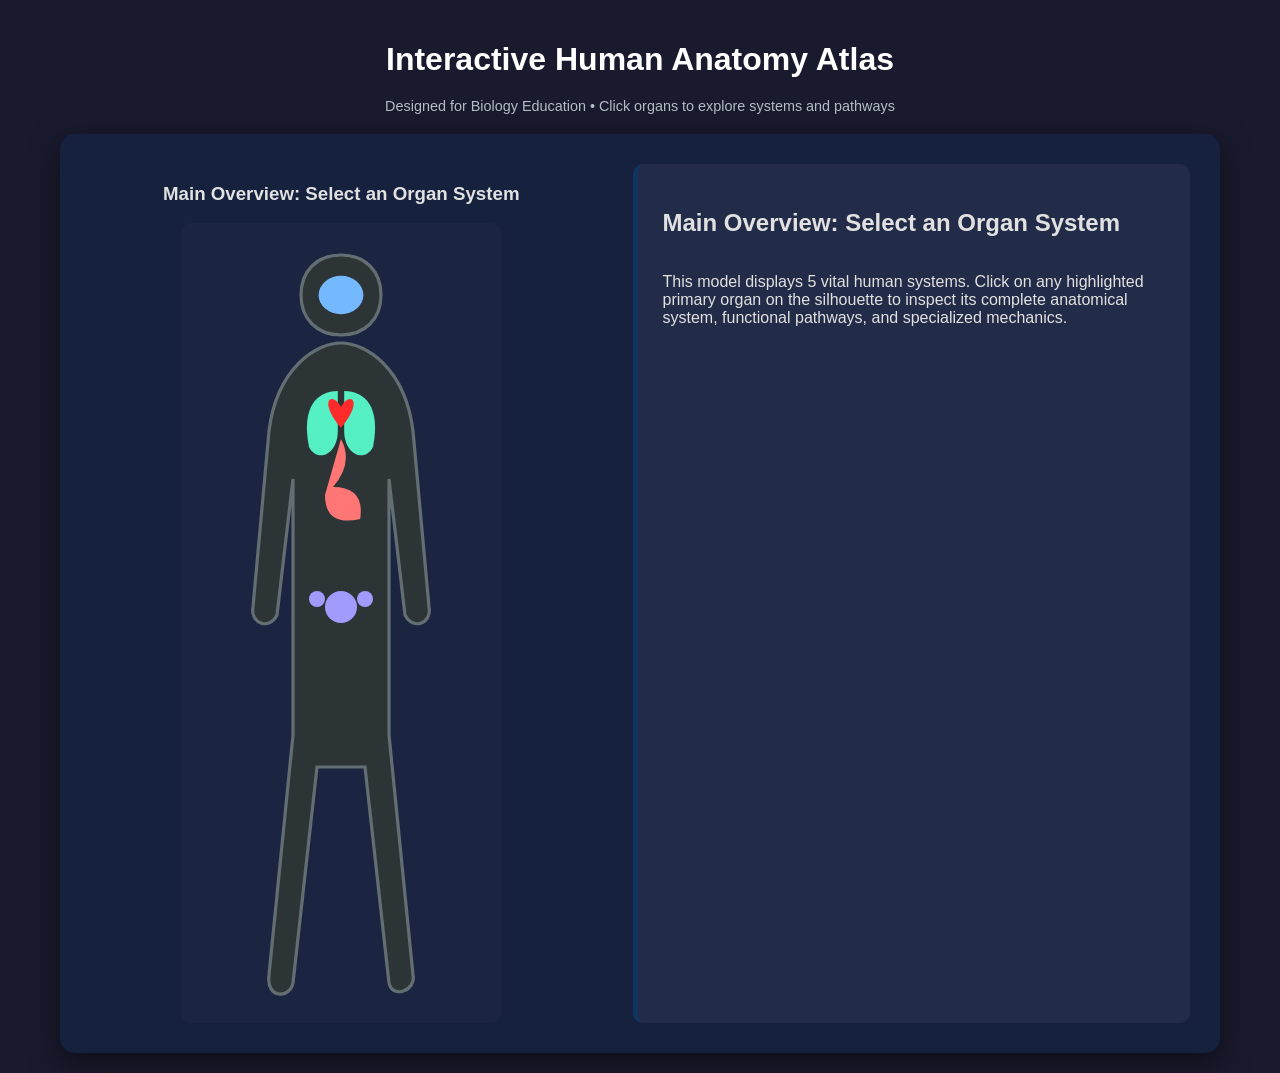
==== index.html @ 9bcc4a0a "Borrador" ====
<!DOCTYPE html>
<html lang="en">
<head>
    <meta charset="UTF-8">
    <meta name="viewport" content="width=device-width, initial-scale=1.0">
    <title>Interactive Human Anatomy Atlas</title>
    <link rel="stylesheet" href="estilos.css">
</head>
<body>

    <h1>Interactive Human Anatomy Atlas</h1>
    <p class="subtitle">Designed for Biology Education • Click organs to explore systems and pathways</p>

    <div class="container">
        <!-- LEFT PANEL: Interactive Anatomy Graphics -->
        <div class="view-box">
            <button id="btnBack" class="btn-back hidden">← Back to Full Body</button>
            <h3 id="viewTitle">Main Overview: Select an Organ</h3>
            
            <svg viewBox="0 0 200 500" id="anatomySvg">
                <!-- Base Human Silhouette -->
                <path class="body-silhouette" d="M100,20 C115,20 125,30 125,45 C125,60 115,70 100,70 C85,70 75,60 75,45 C75,30 85,20 100,20 Z M100,75 C115,75 140,90 145,130 L155,240 C157,250 145,255 140,245 L130,160 L130,320 L145,470 C147,480 132,485 130,475 L115,340 L100,340 L85,340 L70,475 C68,485 53,485 55,470 L70,320 L70,160 L60,245 C55,255 43,250 45,240 L55,130 C60,90 85,75 100,75 Z"/>
                
                <!-- Dynamic system elements are loaded here by script.js -->
                <g id="dynamicContent"></g>
            </svg>
        </div>

        <!-- RIGHT PANEL: Scientific Information -->
        <div class="info-box" id="infoPanel">
            <h2 id="infoTitle">Welcome to the Anatomy Guide</h2>
            <p id="infoMeta" class="info-meta"></p>
            <div id="infoContent">
                <p>Click on any primary organ highlighted on the silhouette to inspect its complete anatomical system, functional pathways, and specialized mechanics.</p>
            </div>
        </div>
    </div>

    <script src="js/app.js"></script>
</body>
</html>
---- estilos.css ----
:root {
    --bg-color: #1a1a2e;
    --card-bg: #16213e;
    --accent-blue: #0f3460;
    --text-light: #e1e1e1;
    --digestive: #ff7675;
    --nervous: #74b9ff;
    --respiratory: #55efc4;
    --circulatory: #ff2a2a;
    --reproductive: #a29bfe;
}

/* Añade esto al final de tu archivo style.css para darle un efecto de respiración visual a los pulmones */
[data-id="lungs"]:hover {
    fill: #81ecec !important;
    filter: drop-shadow(0px 0px 8px var(--respiratory));
    cursor: pointer;
}

[data-id="trachea"]:hover {
    fill: #55efc4 !important;
    cursor: pointer;
}


body {
    font-family: 'Segoe UI', Tahoma, Geneva, Verdana, sans-serif;
    background-color: var(--bg-color);
    color: var(--text-light);
    margin: 0;
    padding: 20px;
    display: flex;
    flex-direction: column;
    align-items: center;
}

h1 {
    margin-bottom: 5px;
    color: #fff;
}

.subtitle {
    color: #b2bec3;
    margin-bottom: 20px;
    font-size: 0.9em;
}

.container {
    display: flex;
    gap: 40px;
    max-width: 1100px;
    width: 100%;
    background: var(--card-bg);
    padding: 30px;
    border-radius: 15px;
    box-shadow: 0 10px 30px rgba(0,0,0,0.5);
}

.view-box {
    flex: 1;
    display: flex;
    flex-direction: column;
    align-items: center;
    position: relative;
}

.info-box {
    flex: 1;
    background: rgba(255, 255, 255, 0.05);
    padding: 25px;
    border-radius: 10px;
    border-left: 5px solid var(--accent-blue);
    display: flex;
    flex-direction: column;
    justify-content: flex-start;
    min-height: 450px;
}

.info-meta {
    font-style: italic;
    color: #b2bec3;
    margin-top: 0;
}

.btn-back {
    background: var(--accent-blue);
    color: white;
    border: none;
    padding: 10px 20px;
    border-radius: 5px;
    cursor: pointer;
    font-weight: bold;
    margin-bottom: 20px;
    align-self: flex-start;
    transition: 0.3s;
}

.btn-back:hover {
    background: #11468f;
}

/* SVG Base Settings */
svg {
    width: 100%;
    max-width: 320px;
    height: auto;
    background: rgba(255,255,255,0.02);
    border-radius: 10px;
}

.body-silhouette {
    fill: #2d3436;
    stroke: #636e72;
    stroke-width: 2;
}

/* Interactive Anatomy Objects */
.clickable-organ {
    cursor: pointer;
    transition: transform 0.2s, filter 0.2s;
}

.clickable-organ:hover {
    filter: brightness(1.4);
    transform: scale(1.05);
    transform-origin: center;
}

/* Animated Chemical / Fluid Paths */
.system-path {
    fill: none;
    stroke-width: 4;
    opacity: 0.7;
    stroke-dasharray: 8 4;
    animation: flow 2s linear infinite;
}

@keyframes flow {
    to { stroke-dashoffset: -20; }
}

.hidden {
    display: none !important;
}

.info-image {
    width: 100%;
    max-height: 220px;
    object-fit: contain;
    border-radius: 5px;
    margin-top: 15px;
    background: #fff;
    padding: 5px;
}

.source-link {
    color: var(--nervous);
    text-decoration: none;
    font-size: 0.85em;
    margin-top: 12px;
    display: inline-block;
}

.source-link:hover {
    text-decoration: underline;
}

/* Feedback visual para las líneas de recorrido */
.clickable-path:hover {
    stroke-width: 6px !important;
    filter: brightness(1.5) drop-shadow(0px 0px 4px rgba(255,255,255,0.8));
    opacity: 1 !important;
}
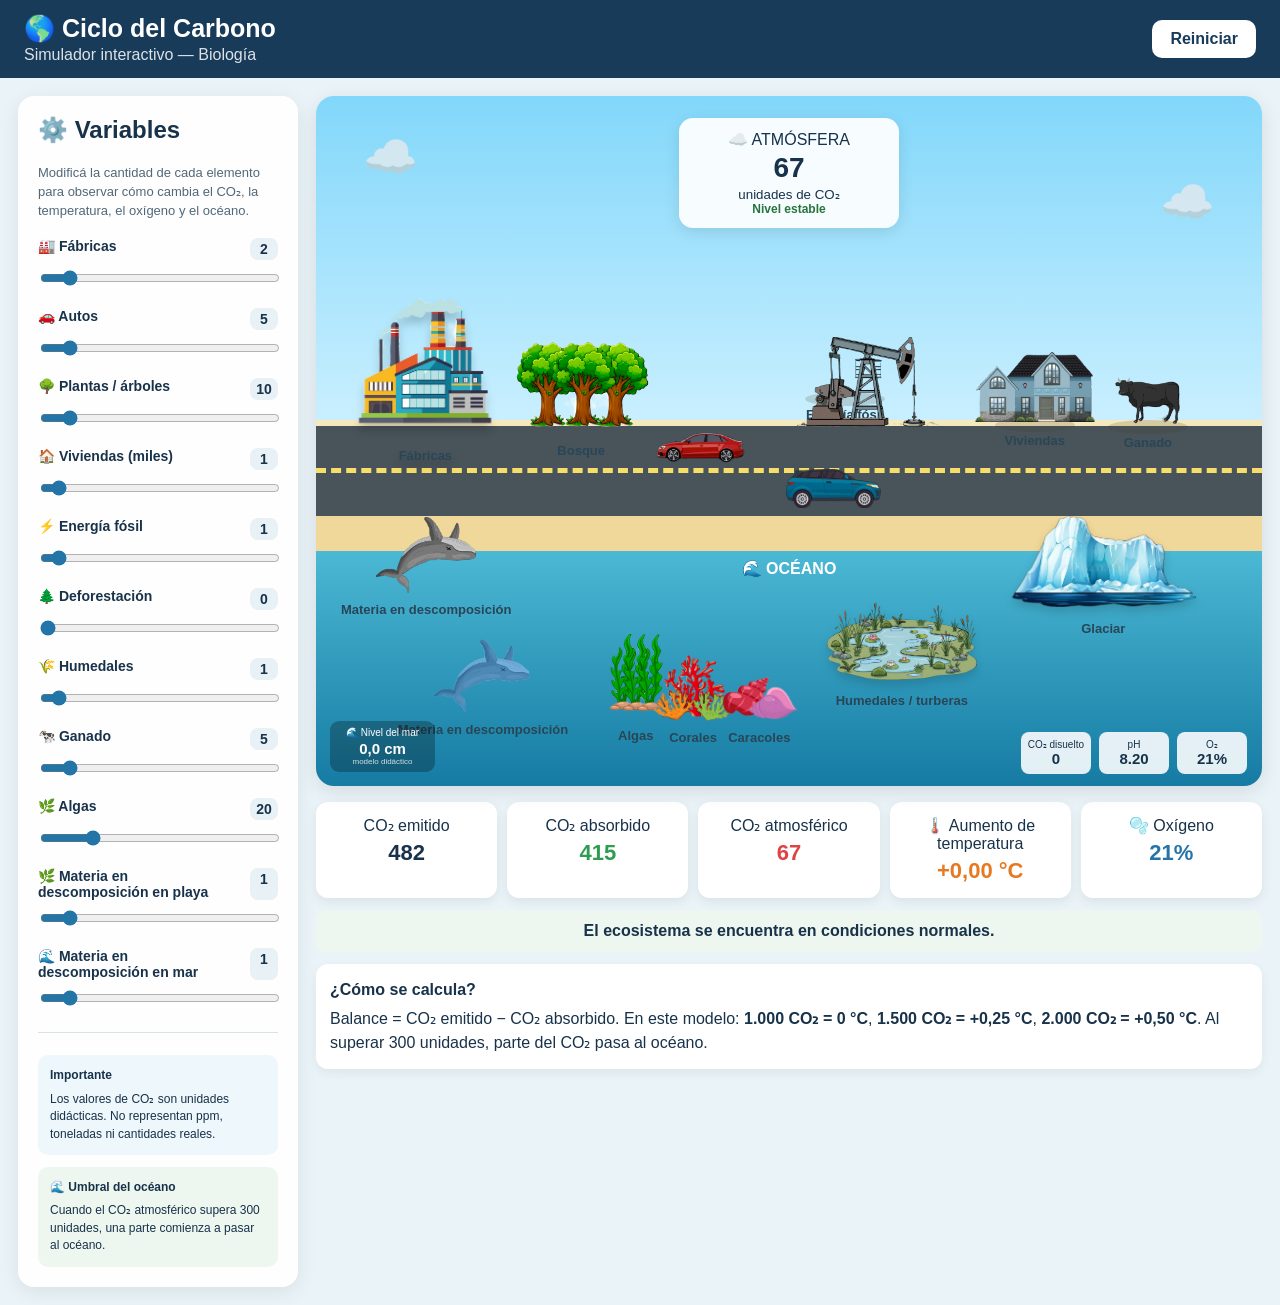
==== commit 6b131b02: "Mejoras en lo visual" ====
--- a/index.html
+++ b/index.html
@@ -1,41 +1,539 @@
 <!DOCTYPE html>
-<html lang="en">
+<html lang="es">
 <head>
-    <meta charset="UTF-8">
-    <meta name="viewport" content="width=device-width, initial-scale=1.0">
-    <title>Interactive Human Anatomy Atlas</title>
-    <link rel="stylesheet" href="estilos.css">
+  <meta charset="UTF-8">
+  <meta name="viewport" content="width=device-width, initial-scale=1.0">
+  <title>Simulador del Ciclo del Carbono</title>
+  <link rel="stylesheet" href="./styles.css">
 </head>
+
 <body>
 
-    <h1>Interactive Human Anatomy Atlas</h1>
-    <p class="subtitle">Designed for Biology Education • Click organs to explore systems and pathways</p>
-
-    <div class="container">
-        <!-- LEFT PANEL: Interactive Anatomy Graphics -->
-        <div class="view-box">
-            <button id="btnBack" class="btn-back hidden">← Back to Full Body</button>
-            <h3 id="viewTitle">Main Overview: Select an Organ</h3>
-            
-            <svg viewBox="0 0 200 500" id="anatomySvg">
-                <!-- Base Human Silhouette -->
-                <path class="body-silhouette" d="M100,20 C115,20 125,30 125,45 C125,60 115,70 100,70 C85,70 75,60 75,45 C75,30 85,20 100,20 Z M100,75 C115,75 140,90 145,130 L155,240 C157,250 145,255 140,245 L130,160 L130,320 L145,470 C147,480 132,485 130,475 L115,340 L100,340 L85,340 L70,475 C68,485 53,485 55,470 L70,320 L70,160 L60,245 C55,255 43,250 45,240 L55,130 C60,90 85,75 100,75 Z"/>
-                
-                <!-- Dynamic system elements are loaded here by script.js -->
-                <g id="dynamicContent"></g>
-            </svg>
+<header class="topbar">
+  <div>
+    <h1>🌎 Ciclo del Carbono</h1>
+    <p>Simulador interactivo — Biología</p>
+  </div>
+
+  <button id="resetBtn" class="reset-btn">Reiniciar</button>
+</header>
+
+
+<main class="app">
+
+  <!-- =====================================================
+       PANEL DE VARIABLES
+       ===================================================== -->
+
+  <aside class="control-panel">
+
+    <h2>⚙️ Variables</h2>
+
+    <p class="small">
+      Modificá la cantidad de cada elemento para observar
+      cómo cambia el CO₂, la temperatura, el oxígeno y el océano.
+    </p>
+
+    <div class="control-group">
+      <label>
+        🏭 Fábricas
+        <span id="factoryCountValue">2</span>
+      </label>
+      <input id="factoryCount" type="range" min="0" max="20" value="2">
+    </div>
+
+    <div class="control-group">
+      <label>
+        🚗 Autos
+        <span id="carCountValue">5</span>
+      </label>
+      <input id="carCount" type="range" min="0" max="50" value="5">
+    </div>
+
+    <div class="control-group">
+      <label>
+        🌳 Plantas / árboles
+        <span id="treeCountValue">10</span>
+      </label>
+      <input id="treeCount" type="range" min="0" max="100" value="10">
+    </div>
+
+    <div class="control-group">
+      <label>
+        🏠 Viviendas (miles)
+        <span id="housingCountValue">1</span>
+      </label>
+      <input id="housingCount" type="range" min="0" max="20" value="1">
+    </div>
+
+    <div class="control-group">
+      <label>
+        ⚡ Energía fósil
+        <span id="energyCountValue">1</span>
+      </label>
+      <input id="energyCount" type="range" min="0" max="20" value="1">
+    </div>
+
+    <div class="control-group">
+      <label>
+        🌲 Deforestación
+        <span id="deforestationCountValue">0</span>
+      </label>
+      <input id="deforestationCount" type="range" min="0" max="20" value="0">
+    </div>
+
+    <div class="control-group">
+      <label>
+        🌾 Humedales
+        <span id="wetlandCountValue">1</span>
+      </label>
+      <input id="wetlandCount" type="range" min="0" max="20" value="1">
+    </div>
+
+    <div class="control-group">
+      <label>
+        🐄 Ganado
+        <span id="cattleCountValue">5</span>
+      </label>
+      <input id="cattleCount" type="range" min="0" max="50" value="5">
+    </div>
+
+    <div class="control-group">
+      <label>
+        🌿 Algas
+        <span id="algaeCountValue">20</span>
+      </label>
+      <input id="algaeCount" type="range" min="0" max="100" value="20">
+    </div>
+
+    <div class="control-group">
+      <label>
+        🌿 Materia en descomposición en playa
+        <span id="whaleBeachCountValue">1</span>
+      </label>
+      <input id="whaleBeachCount" type="range" min="0" max="10" value="1">
+    </div>
+
+    <div class="control-group">
+      <label>
+        🌊 Materia en descomposición en mar
+        <span id="whaleSeaCountValue">1</span>
+      </label>
+      <input id="whaleSeaCount" type="range" min="0" max="10" value="1">
+    </div>
+
+    <hr>
+
+    <div class="info-box">
+      <strong>Importante</strong>
+      <p>
+        Los valores de CO₂ son unidades didácticas.
+        No representan ppm, toneladas ni cantidades reales.
+      </p>
+    </div>
+
+    <div class="threshold-box">
+      <strong>🌊 Umbral del océano</strong>
+      <p>
+        Cuando el CO₂ atmosférico supera 300 unidades,
+        una parte comienza a pasar al océano.
+      </p>
+    </div>
+
+  </aside>
+
+
+  <!-- =====================================================
+       SIMULACIÓN
+       ===================================================== -->
+
+  <section class="simulation">
+
+    <div class="sky">
+
+      <div class="cloud cloud1">☁️</div>
+      <div class="cloud cloud2">☁️</div>
+
+      <div class="atmosphere-label">
+        <span>☁️ ATMÓSFERA</span>
+        <strong id="atmosphereCO2">0</strong>
+        <small>unidades de CO₂</small>
+        <div id="co2Status" class="co2-status">
+          Nivel estable
         </div>
-
-        <!-- RIGHT PANEL: Scientific Information -->
-        <div class="info-box" id="infoPanel">
-            <h2 id="infoTitle">Welcome to the Anatomy Guide</h2>
-            <p id="infoMeta" class="info-meta"></p>
-            <div id="infoContent">
-                <p>Click on any primary organ highlighted on the silhouette to inspect its complete anatomical system, functional pathways, and specialized mechanics.</p>
+      </div>
+
+      <!-- MODIFICACIÓN:
+           Capa donde se crean los mini círculos de CO₂
+           cuando se hace click sobre un elemento. -->
+      <div id="co2ParticleLayer" class="co2-particle-layer" aria-hidden="true"></div>
+
+
+      <!-- FÁBRICA -->
+
+      <button class="scene-item factory" data-info="factory">
+        <img src="./Imagenes/Fabrica.png" width="150">
+        <span>Fábricas</span>
+      </button>
+
+
+      <!-- AUTOS -->
+
+      <div class="road">
+        <div class="road-line"></div>
+
+        <button class="scene-item car" data-info="car"><img src="./Imagenes/Auto1.png" width="95"></button>
+        <button class="scene-item car car2" data-info="car"><img src="./Imagenes/Auto2.png" width="95"></button>
+      </div>
+
+
+      <!-- BOSQUE -->
+
+      <button class="scene-item forest" data-info="tree">
+
+        <div class="trees">
+          <img src="./Imagenes/Bosque.png" width="140">
+        </div>
+        <span>Bosque</span>
+      </button>
+
+
+      <!-- VIVIENDAS -->
+
+      <button class="scene-item housing" data-info="housing">
+        <img src="./Imagenes/Vivienda.png" width="120">
+        <span>Viviendas</span>
+      </button>
+
+
+      <!-- ENERGÍA FÓSIL -->
+
+      <button class="scene-item energy" data-info="energy">
+
+        <span class="power-plant" aria-hidden="true">
+          <img src="./Imagenes/Energía.png" width="150">
+        </span>
+
+        <span>Energía fósil</span>
+
+      </button>
+
+
+      <!-- =====================================================
+           MODIFICACIÓN:
+           DEFORESTACIÓN
+           Los troncos aparecen solamente cuando hay
+           deforestación.
+           ===================================================== -->
+
+      <button
+        class="scene-item deforestation"
+        data-info="deforestation"
+      >
+
+        <span class="deforestation-logs" aria-hidden="true">
+          <img src="./Imagenes/Deforestacion.png" width="140">
+        </span>
+
+        <span>Deforestación</span>
+
+      </button>
+
+
+      <!-- INCENDIOS AUTOMÁTICOS -->
+      <!-- MODIFICACIÓN:-->
+
+      <button class="scene-item fire" data-info="fire">
+
+        <span class="fire-emoji" aria-hidden="true"><img src="./Imagenes/Incendios.png" width="120"></span>
+
+        <span>Incendios</span>
+
+      </button>
+
+
+      <!-- GANADO -->
+
+      <button class="scene-item cattle" data-info="cattle">
+        <img src="./Imagenes/Ganado.png" width="65">
+        <span>Ganado</span>
+      </button>
+
+
+      <!-- FLUJOS DE CO₂ -->
+
+      <div class="co2-flow flow-factory emission"></div>
+      <div class="co2-flow flow-car emission"></div>
+      <div class="co2-flow flow-tree absorption"></div>
+      <div class="co2-flow flow-cattle emission"></div>
+
+
+      <!-- =====================================================
+           PLAYA
+           ===================================================== -->
+
+      <div class="beach">
+
+        <div class="sand"></div>
+
+
+        <!-- MATERIA EN DESCOMPOSICIÓN -->
+
+        <button
+          class="scene-item dead-whale-beach"
+          data-info="whaleBeach"
+        >
+          <span class="decomposition-whale"><img src="./Imagenes/Materia playa.png" width="100"></span>
+          <span>Materia en descomposición</span>
+        </button>
+
+
+        <div class="co2-flow flow-whale-beach emission"></div>
+
+
+        <!-- =================================================
+             MODIFICACIÓN:
+             HUMEDAL MÁS ARRIBA PARA NO TAPAR LOS CORALES
+             ================================================= -->
+
+        
+<!-- MODIFICACIÓN: imagen propia del humedal -->
+        <button
+          class="scene-item wetland"
+          id="wetlandImage"
+          data-info="wetland"
+          aria-label="Humedales y turberas"
+        >
+          <img
+            src="./Imagenes/Humedal.png"
+            alt="Humedal"
+            class="custom-landscape-image"
+          >
+          <span class="image-caption">Humedales / turberas</span>
+        </button>
+
+
+
+        <!-- =================================================
+             MODIFICACIÓN:
+             GLACIAR FUERA DEL OCÉANO
+             ================================================= -->
+
+        <!-- MODIFICACIÓN:
+             El glaciar ahora es clickeable como el resto de los elementos. -->
+        
+<!-- MODIFICACIÓN: imagen propia del glaciar -->
+        <button
+          class="scene-item polar-ice"
+          id="polarIce"
+          data-info="glacier"
+          aria-label="Glaciar"
+        >
+          <img
+            src="./Imagenes/Glaciar.png"
+            alt="Glaciar"
+            class="custom-landscape-image"
+          >
+          <span class="image-caption">Glaciar</span>
+        </button>
+
+
+
+        <!-- =================================================
+             OCÉANO
+             ================================================= -->
+
+        <div class="ocean">
+
+          <div class="ocean-label">
+            🌊 OCÉANO
+          </div>
+
+
+          <!-- MATERIA EN DESCOMPOSICIÓN -->
+
+          <button
+            class="scene-item dead-whale-sea"
+            data-info="whaleSea"
+          >
+            <span class="decomposition-whale"><img src="./Imagenes/Materia mar.png" width="100"></span>
+            <span>Materia en descomposición</span>
+          </button>
+
+
+          <!-- =================================================
+               MODIFICACIÓN:
+               VIDA MARINA AGRUPADA
+               ================================================= -->
+
+          <button class="scene-item algae" data-info="algae">
+
+            <img src="./Imagenes/Algas.png" width="60">
+
+            <span>Algas</span>
+
+          </button>
+
+
+          <button class="scene-item coral" data-info="coral">
+
+            <img src="./Imagenes/Corales.png" width="80">
+
+            <span>Corales</span>
+
+          </button>
+
+
+          <button class="scene-item snails" data-info="snail">
+
+            <img src="./Imagenes/Caracoles.png" width="80">
+
+            <span>Caracoles</span>
+
+          </button>
+
+          <div class="co2-flow flow-algae absorption"></div>
+          <div class="co2-flow flow-ocean absorption"></div>
+          <div class="co2-flow flow-whale-sea emission"></div>
+
+
+          <!-- =================================================
+               MODIFICACIÓN:
+               NIVEL DEL MAR ABAJO A LA IZQUIERDA
+               ================================================= -->
+
+          <div class="sea-level">
+
+            <span>🌊 Nivel del mar</span>
+
+            <strong id="seaLevel">
+              0,0 cm
+            </strong>
+
+            <small>
+              modelo didáctico
+            </small>
+
+          </div>
+
+
+          <!-- ESTADÍSTICAS DEL OCÉANO -->
+
+          <div class="ocean-stats">
+
+            <div>
+              <span>CO₂ disuelto</span>
+              <strong id="dissolvedCO2">0</strong>
             </div>
+
+            <div id="oceanPHCard" class="clickable-stat">
+              <span>pH</span>
+              <strong id="oceanPH">8.2</strong>
+            </div>
+
+            <div>
+              <span>O₂</span>
+              <strong id="oceanOxygen">21%</strong>
+            </div>
+
+          </div>
+
         </div>
-    </div>
-
-    <script src="js/app.js"></script>
+
+      </div>
+
+    </div>
+
+
+    <!-- =====================================================
+         PANEL INFORMATIVO
+         ===================================================== -->
+
+    <aside id="infoPanel" class="info-panel">
+
+      <button id="closeInfo" class="close-btn">×</button>
+
+      <div id="infoIcon" class="info-icon">🌎</div>
+
+      <h2 id="infoTitle">
+        Seleccioná un elemento
+      </h2>
+
+      <p id="infoDescription">
+        Hacé click sobre un elemento del paisaje
+        para conocer su función dentro del ciclo
+        del carbono.
+      </p>
+
+      <div id="infoStats" class="info-stats"></div>
+
+    </aside>
+
+
+    <!-- =====================================================
+         DASHBOARD
+         ===================================================== -->
+
+    <section class="dashboard">
+
+      <div class="metric">
+        <span>CO₂ emitido</span>
+        <strong id="totalEmitted">0</strong>
+      </div>
+
+      <div class="metric absorption">
+        <span>CO₂ absorbido</span>
+        <strong id="totalAbsorbed">0</strong>
+      </div>
+
+      <div class="metric balance">
+        <span>CO₂ atmosférico</span>
+        <strong id="netBalance">0</strong>
+      </div>
+
+      <div class="metric temperature">
+        <span>🌡️ Aumento de temperatura</span>
+        <strong id="temperature">+0,00 °C</strong>
+      </div>
+
+      <!-- MODIFICACIÓN:
+           O₂ máximo = 21% -->
+
+      <div class="metric oxygen">
+        <span>🫧 Oxígeno</span>
+        <strong id="oxygen">21%</strong>
+      </div>
+
+    </section>
+
+
+    <div id="ecosystemMessage" class="ecosystem-message">
+      El ecosistema se encuentra en condiciones normales.
+    </div>
+
+
+    <div class="explanation">
+
+      <strong>¿Cómo se calcula?</strong>
+
+      <span>
+        Balance = CO₂ emitido − CO₂ absorbido.
+        En este modelo:
+        <b>1.000 CO₂ = 0 °C</b>,
+        <b>1.500 CO₂ = +0,25 °C</b>,
+        <b>2.000 CO₂ = +0,50 °C</b>.
+        Al superar 300 unidades,
+        parte del CO₂ pasa al océano.
+      </span>
+
+    </div>
+
+  </section>
+
+</main>
+
+
+<script src="./script.js"></script>
+
 </body>
 </html>
--- a/styles.css
+++ b/styles.css
@@ -0,0 +1,1574 @@
+* {
+  box-sizing: border-box;
+}
+
+:root {
+  --dark: #18324a;
+  --card: rgba(255,255,255,.94);
+  --green: #2e9d50;
+}
+
+body {
+  margin: 0;
+  font-family: Arial, Helvetica, sans-serif;
+  background: #eaf3f8;
+  color: var(--dark);
+}
+
+button,
+input {
+  font: inherit;
+}
+
+
+/* =========================================================
+   BARRA SUPERIOR
+   ========================================================= */
+
+.topbar {
+  min-height: 78px;
+  padding: 14px 24px;
+  display: flex;
+  justify-content: space-between;
+  align-items: center;
+  background: #173b59;
+  color: white;
+}
+
+.topbar h1 {
+  margin: 0 0 3px;
+  font-size: 25px;
+}
+
+.topbar p {
+  margin: 0;
+  opacity: .85;
+}
+
+.reset-btn {
+  border: 0;
+  border-radius: 10px;
+  padding: 10px 18px;
+  background: white;
+  color: #173b59;
+  font-weight: 700;
+  cursor: pointer;
+}
+
+
+/* =========================================================
+   ESTRUCTURA
+   ========================================================= */
+
+.app {
+  display: grid;
+  grid-template-columns: 280px minmax(700px,1fr);
+  gap: 18px;
+  max-width: 1500px;
+  margin: 18px auto;
+  padding: 0 18px;
+}
+
+.control-panel {
+  background: var(--card);
+  border-radius: 16px;
+  padding: 20px;
+  box-shadow: 0 5px 20px rgba(0,0,0,.08);
+  height: fit-content;
+}
+
+.control-panel h2 {
+  margin-top: 0;
+}
+
+.small {
+  font-size: 13px;
+  line-height: 1.45;
+  color: #526878;
+}
+
+.control-group {
+  margin: 18px 0;
+}
+
+.control-group label {
+  display: flex;
+  justify-content: space-between;
+  gap: 10px;
+  font-weight: 700;
+  font-size: 14px;
+  margin-bottom: 8px;
+}
+
+.control-group label span {
+  min-width: 28px;
+  text-align: center;
+  border-radius: 8px;
+  padding: 3px 6px;
+  background: #e8f1f6;
+}
+
+input[type="range"] {
+  width: 100%;
+  accent-color: #2475a7;
+}
+
+hr {
+  border: 0;
+  border-top: 1px solid #d8e3e9;
+  margin: 22px 0;
+}
+
+.info-box,
+.threshold-box {
+  font-size: 12px;
+  line-height: 1.45;
+  padding: 12px;
+  border-radius: 10px;
+  background: #eef7fb;
+  margin-top: 12px;
+}
+
+.threshold-box {
+  background: #edf7ef;
+}
+
+.info-box p,
+.threshold-box p {
+  margin: 6px 0 0;
+}
+
+
+/* =========================================================
+   PAISAJE
+   ========================================================= */
+
+.sky {
+  --heat: 0;
+  min-height: 690px;
+  position: relative;
+  overflow: hidden;
+  border-radius: 18px;
+
+  background:
+    linear-gradient(
+      to bottom,
+      #82d7fa 0%,
+      #c9efff 47%,
+      #f5e8bd 47%,
+      #f5e8bd 100%
+    );
+
+  box-shadow: 0 5px 20px rgba(0,0,0,.1);
+}
+
+.sky::after {
+  content: "";
+  position: absolute;
+  inset: 0;
+
+  background:
+    rgba(255,105,70,var(--heat));
+
+  pointer-events: none;
+  z-index: 30;
+}
+
+.cloud {
+  position: absolute;
+  font-size: 44px;
+  opacity: .8;
+  z-index: 1;
+}
+
+.cloud1 {
+  left: 5%;
+  top: 35px;
+}
+
+.cloud2 {
+  right: 5%;
+  top: 80px;
+}
+
+
+/* =========================================================
+   ATMÓSFERA
+   ========================================================= */
+
+.atmosphere-label {
+  position: absolute;
+  z-index: 10;
+  top: 22px;
+  left: 50%;
+  transform: translateX(-50%);
+  min-width: 220px;
+  text-align: center;
+  background: rgba(255,255,255,.92);
+  padding: 12px 18px;
+  border-radius: 14px;
+  box-shadow: 0 4px 15px rgba(0,0,0,.1);
+}
+
+.atmosphere-label span,
+.atmosphere-label small {
+  display: block;
+}
+
+.atmosphere-label strong {
+  display: block;
+  font-size: 28px;
+  margin: 3px 0;
+}
+
+.co2-status {
+  font-size: 12px;
+  font-weight: 700;
+  color: #25753c;
+}
+
+.co2-status.warning {
+  color: #b36a00;
+}
+
+.co2-status.danger {
+  color: #c62828;
+}
+
+
+/* =========================================================
+   ELEMENTOS DEL PAISAJE
+   ========================================================= */
+
+.scene-item {
+  position: absolute;
+  z-index: 5;
+  border: 0;
+  background: transparent;
+  cursor: pointer;
+  font-size: 45px;
+  text-align: center;
+  transition: .3s ease;
+}
+
+.scene-item:hover {
+  transform: scale(1.08);
+}
+
+.scene-item > span:last-child {
+  display: block;
+  font-size: 13px;
+  font-weight: 700;
+  color: #294656;
+}
+
+
+/* =========================================================
+   ELEMENTOS TERRESTRES
+   ========================================================= */
+
+.factory {
+  left: 3%;
+  top: 190px;
+  filter: drop-shadow(0 7px 4px rgba(0,0,0,.18));
+}
+
+.forest {
+  left: 20%;
+  top: 240px;
+}
+
+.cattle {
+  right: 8%;
+  top: 280px;
+}
+
+.housing {
+  left: 69%;
+  top: 255px;
+}
+
+.energy {
+  left: 50%;
+  top: 240px;
+}
+
+.deforestation {
+  left: 27%;
+  top: 285px;
+}
+
+.cattle::after,
+.housing::after,
+.energy::after {
+  content: "";
+  position: absolute;
+  left: 50%;
+  bottom: 17px;
+  width: 80px;
+  height: 14px;
+  border-radius: 50%;
+  background: rgba(75,60,35,.18);
+  transform: translateX(-50%);
+  z-index: -1;
+}
+
+
+/* =========================================================
+   CARRETERA
+   ========================================================= */
+
+.road {
+  position: absolute;
+  z-index: 3;
+  left: 0;
+  right: 0;
+  top: 330px;
+  height: 90px;
+  background: #48535a;
+}
+
+.road-line {
+  position: absolute;
+  top: 42px;
+  left: 0;
+  right: 0;
+  border-top: 5px dashed #f7dd69;
+}
+
+.car {
+  top: 2px;
+  left: 35%;
+}
+
+.car2 {
+  top: 40px;
+  left: 49%;
+}
+
+
+/* =========================================================
+   ENERGÍA FÓSIL
+   ========================================================= */
+
+.power-plant {
+  position: relative;
+  display: block;
+  width: 100px;
+  height: 70px;
+  margin: auto;
+}
+
+.plant-building {
+  position: absolute;
+  left: 15px;
+  bottom: 10px;
+  width: 68px;
+  height: 43px;
+  border-radius: 5px 5px 2px 2px;
+  background: linear-gradient(#68757c,#3f4c52);
+  border: 3px solid #334047;
+}
+
+.plant-building::before {
+  content: "";
+  position: absolute;
+  left: 9px;
+  top: 10px;
+  width: 10px;
+  height: 10px;
+  background: #f2cf6b;
+  box-shadow:
+    17px 0 #f2cf6b,
+    34px 0 #f2cf6b,
+    0 17px #f2cf6b,
+    17px 17px #f2cf6b,
+    34px 17px #f2cf6b;
+}
+
+.plant-chimney {
+  position: absolute;
+  bottom: 38px;
+  width: 13px;
+  height: 40px;
+  border-radius: 3px 3px 0 0;
+  background: #626c70;
+  border: 2px solid #3e494d;
+}
+
+.chimney-a {
+  left: 22px;
+}
+
+.chimney-b {
+  right: 17px;
+  height: 51px;
+}
+
+.plant-smoke {
+  position: absolute;
+  font-size: 18px;
+  color: rgba(90,90,90,.55);
+  animation: smokeMove 2.4s infinite ease-in-out;
+}
+
+.smoke-a {
+  left: 15px;
+  top: -1px;
+}
+
+.smoke-b {
+  right: 8px;
+  top: -12px;
+  animation-delay: .8s;
+}
+
+@keyframes smokeMove {
+  from {
+    transform: translateY(4px);
+    opacity: .35;
+  }
+
+  to {
+    transform: translateY(-15px);
+    opacity: .75;
+  }
+}
+
+
+/* =========================================================
+   DEFORESTACIÓN
+   MODIFICACIÓN:
+   LOS TRONCOS SOLO APARECEN CUANDO HAY DEFORESTACIÓN
+   ========================================================= */
+
+.deforestation-logs {
+  display: flex;
+  justify-content: center;
+  align-items: center;
+  gap: 1px;
+
+  min-height: 52px;
+
+  font-size: 31px;
+  line-height: 1;
+
+  opacity: 0;
+  transform: translateY(8px) scale(.8);
+
+  transition:
+    opacity .45s ease,
+    transform .45s ease;
+
+  pointer-events: none;
+}
+
+.deforestation-logs span {
+  display: inline-block;
+  filter: drop-shadow(0 4px 3px rgba(0,0,0,.2));
+}
+
+.deforestation.logs-visible .deforestation-logs {
+  opacity: 1;
+  transform: translateY(0) scale(1);
+}
+
+/* MODIFICACIÓN:
+   El texto "Deforestación" acompaña a los troncos
+   y aparece cuando hay deforestación. */
+.deforestation > span:last-child {
+  opacity: 0;
+  transition: opacity .45s ease;
+}
+
+.deforestation.logs-visible > span:last-child {
+  opacity: 1;
+}
+
+
+/* =========================================================
+   INCENDIOS
+   MODIFICACIÓN:
+   NO HAY CONTROL MANUAL.
+   APARECEN AUTOMÁTICAMENTE CON LA TEMPERATURA.
+   ========================================================= */
+
+.fire {
+  right: 30%;
+  top: 255px;
+  width: 100px;
+  opacity: 0;
+  z-index: 7;
+
+  transition:
+    opacity .45s ease,
+    transform .35s ease;
+}
+
+/* MODIFICACIÓN:
+   Ahora se utiliza directamente el emoji de fuego. */
+.fire-emoji {
+  display: block;
+  font-size: 50px;
+  line-height: 1;
+  margin: 0 auto 2px;
+}
+
+/* Código anterior conservado para no alterar
+   el resto del diseño, aunque ya no se utiliza. */
+.fire-art {
+  position: relative;
+  display: block;
+  width: 90px;
+  height: 64px;
+  margin: auto;
+}
+
+.burning-log {
+  position: absolute;
+  left: 16px;
+  bottom: 7px;
+  width: 58px;
+  height: 13px;
+  border-radius: 12px;
+  background: #713b22;
+  transform: rotate(-7deg);
+}
+
+.flame {
+  position: absolute;
+  bottom: 13px;
+  border-radius: 55% 45% 60% 40%;
+  transform-origin: bottom center;
+  animation: flameMove .55s ease-in-out infinite alternate;
+}
+
+.flame-a {
+  left: 28px;
+  width: 31px;
+  height: 49px;
+  background: #e85d22;
+}
+
+.flame-b {
+  left: 42px;
+  width: 25px;
+  height: 39px;
+  background: #ff9d28;
+  animation-delay: .15s;
+}
+
+.flame-c {
+  left: 49px;
+  bottom: 16px;
+  width: 16px;
+  height: 28px;
+  background: #ffe36b;
+  animation-delay: .28s;
+}
+
+@keyframes flameMove {
+  from {
+    transform: rotate(-5deg) scaleY(.94);
+  }
+
+  to {
+    transform: rotate(6deg) scaleY(1.06);
+  }
+}
+
+.fire-active {
+  opacity: 1;
+  animation: firePulse .9s ease-in-out infinite alternate;
+}
+
+@keyframes firePulse {
+  from {
+    filter: brightness(.95);
+  }
+
+  to {
+    filter: brightness(1.15);
+  }
+}
+
+
+/* =========================================================
+   PLAYA
+   ========================================================= */
+
+.beach {
+  position: absolute;
+  left: 0;
+  right: 0;
+  bottom: 0;
+  height: 300px;
+  z-index: 1;
+}
+
+.sand {
+  position: absolute;
+  left: 0;
+  right: 0;
+  top: 0;
+  height: 65px;
+  background: #f0d89a;
+}
+
+
+/* =========================================================
+   HUMEDAL
+   MODIFICACIÓN:
+   MÁS ARRIBA Y ANIMADO
+   ========================================================= */
+
+
+/* HUMEDAL
+   MODIFICACIÓN: el humedal ya no disminuye de tamaño
+   ni pierde opacidad cuando aumenta el CO2. */
+
+.wetland {
+  left: 54%;
+  top: 105px;
+  width: 150px;
+  height: 82px;
+  font-size: 12px;
+  z-index: 8;
+
+  /* Se elimina el efecto de reducción por --melt */
+  transform: none;
+  opacity: 1;
+
+  /* Se mantienen las transiciones por si se necesitan
+     para otros efectos visuales */
+  transition: none;
+}
+
+.wetland-art {
+  position: relative;
+  display: block;
+  width: 145px;
+  height: 58px;
+  margin: auto;
+
+  border-radius: 48% 52% 45% 55%;
+
+  background:
+    linear-gradient(
+      to bottom,
+      #8fc58a 0 35%,
+      #6e9d69 36% 100%
+    );
+
+  border: 3px solid rgba(62,105,60,.75);
+
+  box-shadow:
+    inset 0 -12px 0 rgba(55,102,72,.2),
+    0 7px 5px rgba(0,0,0,.12);
+
+  overflow: hidden;
+}
+
+.wetland-water {
+  position: absolute;
+  left: 23px;
+  bottom: 9px;
+  width: 98px;
+  height: 24px;
+  border-radius: 50%;
+
+  background:
+    linear-gradient(
+      #8fd6df,
+      #4c9fb0
+    );
+
+  animation:
+    wetlandRipple 2.2s ease-in-out infinite alternate;
+}
+
+.reed {
+  position: absolute;
+  bottom: 22px;
+  width: 4px;
+  height: 34px;
+  border-radius: 5px;
+  background: #4d743b;
+  animation:
+    reedSway 2.4s ease-in-out infinite alternate;
+}
+
+.reed::before {
+  content: "";
+  position: absolute;
+  top: -4px;
+  left: -3px;
+  width: 10px;
+  height: 8px;
+  border-radius: 50%;
+  background: #77542c;
+}
+
+.reed-a {
+  left: 18px;
+}
+
+.reed-b {
+  left: 38px;
+  height: 40px;
+  animation-delay: .4s;
+}
+
+.reed-c {
+  right: 22px;
+  height: 31px;
+  animation-delay: .8s;
+}
+
+.marsh-plant {
+  position: absolute;
+  bottom: 10px;
+  font-size: 25px;
+  animation:
+    marshBob 2.1s ease-in-out infinite alternate;
+}
+
+.plant-a {
+  left: 7px;
+}
+
+.plant-b {
+  right: 5px;
+  animation-delay: .6s;
+}
+
+@keyframes wetlandRipple {
+  from {
+    transform: scaleX(.96);
+  }
+
+  to {
+    transform: scaleX(1.04);
+  }
+}
+
+@keyframes reedSway {
+  from {
+    transform: rotate(-4deg);
+  }
+
+  to {
+    transform: rotate(5deg);
+  }
+}
+
+@keyframes marshBob {
+  from {
+    transform: translateY(1px);
+  }
+
+  to {
+    transform: translateY(-3px);
+  }
+}
+
+
+/* =========================================================
+   GLACIAR
+   MODIFICACIÓN:
+   MÁS ABAJO Y SIN TEXTO DE CALENTAMIENTO
+   ========================================================= */
+
+.polar-ice {
+  --melt: 0;
+
+  position: absolute;
+
+  right: 7%;
+  top: 18px;
+
+  width: 185px;
+  height: 115px;
+
+  z-index: 12;
+
+  /* MODIFICACIÓN:
+     El glaciar se reduce visiblemente a medida que se derrite. */
+  transform:
+    translateX(0)
+    scale(
+      calc(1 - var(--melt) * .48)
+    );
+
+  transform-origin: center bottom;
+
+  border: 0;
+  background: transparent;
+  padding: 0;
+  cursor: pointer;
+  font-family: inherit;
+
+  transition:
+    transform .7s ease,
+    opacity .7s ease;
+}
+
+.glacier-art {
+  position: relative;
+  width: 100%;
+  height: 82px;
+
+  filter:
+    drop-shadow(0 7px 5px rgba(0,0,0,.14));
+}
+
+.glacier-mountain {
+  position: absolute;
+  bottom: 0;
+
+  clip-path:
+    polygon(
+      0 100%,
+      20% 55%,
+      36% 72%,
+      54% 20%,
+      72% 62%,
+      86% 44%,
+      100% 100%
+    );
+}
+
+.mountain-back {
+  left: 5px;
+  width: 165px;
+  height: 72px;
+  background: #b8d9e7;
+}
+
+.mountain-main {
+  left: 20px;
+  width: 145px;
+  height: 76px;
+
+  background:
+    linear-gradient(
+      145deg,
+      #eefaff 0 35%,
+      #9bc8dc 36% 70%,
+      #5e9db8 71%
+    );
+}
+
+.glacier-snow {
+  position: absolute;
+  left: 42px;
+  top: 7px;
+  width: 66px;
+  height: 35px;
+
+  background: white;
+
+  clip-path:
+    polygon(
+      50% 0,
+      100% 100%,
+      72% 70%,
+      50% 100%,
+      25% 65%,
+      0 100%
+    );
+}
+
+.glacier-crack {
+  position: absolute;
+  width: 3px;
+  height: 24px;
+  background: rgba(50,110,140,.5);
+}
+
+.crack-a {
+  left: 84px;
+  top: 38px;
+  transform: rotate(18deg);
+}
+
+.crack-b {
+  left: 101px;
+  top: 48px;
+  transform: rotate(-13deg);
+}
+
+.glacier-water {
+  position: absolute;
+  left: 52px;
+  bottom: -2px;
+  width: 85px;
+  height: 18px;
+
+  border-radius: 50%;
+
+  background: #62b9d2;
+
+  opacity:
+    calc(.35 + var(--melt) * .65);
+
+  transform:
+    scaleX(calc(.75 + var(--melt) * .5));
+
+  transition: .7s ease;
+}
+
+.glacier-caption {
+
+  color: #294656;
+
+  text-align: center;
+}
+
+.glacier-caption strong {
+  font-size: 13px;
+}
+
+/* No se muestra texto secundario */
+.glacier-caption small {
+  display: none !important;
+}
+
+.polar-ice.melting .glacier-art {
+  transform:
+    scaleY(calc(1 - var(--melt) * .22))
+    scaleX(calc(1 - var(--melt) * .42));
+
+  transform-origin:
+    center bottom;
+}
+
+
+/* =========================================================
+   OCÉANO
+   ========================================================= */
+
+.ocean {
+  position: absolute;
+  left: 0;
+  right: 0;
+  bottom: 0;
+  height: 235px;
+
+  overflow: hidden;
+
+  background:
+    linear-gradient(
+      to bottom,
+      #4bb8d4,
+      #167ba3
+    );
+}
+
+.ocean-label {
+  position: absolute;
+  top: 8px;
+  left: 50%;
+  transform: translateX(-50%);
+
+  color: white;
+  font-weight: 800;
+  z-index: 5;
+}
+
+
+/* =========================================================
+   VIDA MARINA
+   MODIFICACIÓN:
+   TODOS JUNTOS EN LA ZONA DE ALGAS
+   ========================================================= */
+
+.algae {
+  left: 30%;
+  bottom: 42px;
+  font-size: 34px;
+  z-index: 8;
+}
+
+.coral {
+  left: 35%;
+  bottom: 40px;
+  font-size: 34px;
+  z-index: 8;
+}
+
+.snails {
+  left: 42%;
+  right: auto;
+  bottom: 40px;
+  font-size: 32px;
+  z-index: 8;
+}
+
+
+/* =========================================================
+   BALLENAS / DESCOMPOSICIÓN
+   ========================================================= */
+
+.dead-whale-beach {
+  left: 2%;
+  top: 30px;
+  font-size: 38px;
+}
+
+.dead-whale-sea {
+  left: 8%;
+  bottom: 48px;
+  font-size: 38px;
+}
+
+.decomposition-whale {
+  display: block;
+  font-size: 38px;
+}
+
+
+/* =========================================================
+   CO₂ DISUELTO
+   ========================================================= */
+
+.deep-co2 {
+  position: absolute;
+  right: 25px;
+  top: 60px;
+
+  display: flex;
+  flex-direction: column;
+  gap: 5px;
+
+  color: rgba(255,255,255,.5);
+  font-size: 13px;
+}
+
+.deep-co2 strong {
+  color: white;
+  font-size: 11px;
+}
+
+
+/* =========================================================
+   NIVEL DEL MAR
+   MODIFICACIÓN:
+   ESQUINA INFERIOR IZQUIERDA
+   ========================================================= */
+
+.sea-level {
+  position: absolute;
+
+  left: 14px;
+  bottom: 14px;
+
+  z-index: 20;
+
+  min-width: 105px;
+
+  padding: 6px 9px;
+
+  border-radius: 9px;
+
+  background: rgba(0,0,0,.27);
+
+  color: white;
+
+  text-align: center;
+
+  font-size: 10px;
+}
+
+.sea-level span,
+.sea-level strong,
+.sea-level small {
+  display: block;
+}
+
+.sea-level strong {
+  font-size: 15px;
+  margin-top: 2px;
+}
+
+.sea-level small {
+  font-size: 8px;
+  opacity: .8;
+}
+
+
+/* =========================================================
+   ESTADÍSTICAS DEL OCÉANO
+   ========================================================= */
+
+.ocean-stats {
+  position: absolute;
+
+  right: 15px;
+  bottom: 12px;
+
+  display: flex;
+  gap: 8px;
+
+  z-index: 10;
+}
+
+.ocean-stats div {
+  min-width: 70px;
+
+  padding: 7px;
+
+  border-radius: 8px;
+
+  background: rgba(255,255,255,.88);
+
+  text-align: center;
+
+  font-size: 10px;
+}
+
+.ocean-stats span,
+.ocean-stats strong {
+  display: block;
+}
+
+.ocean-stats strong {
+  font-size: 15px;
+}
+
+
+/* =========================================================
+   FLUJOS
+   ========================================================= */
+
+.co2-flow {
+  position: absolute;
+  width: 11px;
+  height: 11px;
+  border-radius: 50%;
+  opacity: 0;
+  z-index: 25;
+}
+
+.co2-flow.emission {
+  background: #e53935;
+}
+
+.co2-flow.absorption {
+  background: #2e9d50;
+}
+
+
+/* =========================================================
+   MINI CÍRCULOS DE CO₂ AL HACER CLICK
+   MODIFICACIÓN:
+   Emisiones: del elemento hacia ATMÓSFERA.
+   Absorciones: de ATMÓSFERA hacia el elemento.
+   ========================================================= */
+
+.co2-particle-layer {
+  position: absolute;
+  inset: 0;
+  z-index: 28;
+  pointer-events: none;
+  overflow: hidden;
+}
+
+.co2-particle {
+  position: absolute;
+  left: 0;
+  top: 0;
+
+  width: 10px;
+  height: 10px;
+  border-radius: 50%;
+
+  opacity: 0;
+
+  pointer-events: none;
+
+  will-change: transform, opacity;
+
+  animation:
+    co2ParticleFly 2.35s ease-in-out forwards;
+  animation-delay: var(--delay);
+}
+
+.co2-particle.emission {
+  background: #e53935;
+}
+
+.co2-particle.absorption {
+  background: #2e9d50;
+}
+
+@keyframes co2ParticleFly {
+
+  0% {
+    opacity: 0;
+
+    transform:
+      translate(
+        var(--start-x),
+        var(--start-y)
+      )
+      scale(.65);
+  }
+
+  12% {
+    opacity: 1;
+  }
+
+  82% {
+    opacity: 1;
+  }
+
+  100% {
+    opacity: 0;
+
+    transform:
+      translate(
+        var(--end-x),
+        var(--end-y)
+      )
+      scale(.9);
+  }
+
+}
+
+
+/* =========================================================
+   PANEL DE INFORMACIÓN
+   ========================================================= */
+
+.info-panel {
+  margin-top: 16px;
+
+  background: white;
+
+  border-radius: 16px;
+
+  padding: 20px;
+
+  box-shadow:
+    0 5px 20px rgba(0,0,0,.08);
+
+  display: none;
+
+  position: relative;
+}
+
+.info-panel.visible {
+  display: block;
+}
+
+.close-btn {
+  position: absolute;
+
+  right: 12px;
+  top: 10px;
+
+  border: 0;
+  background: transparent;
+
+  font-size: 25px;
+
+  cursor: pointer;
+}
+
+.info-icon {
+  font-size: 45px;
+}
+
+.info-panel h2 {
+  margin-bottom: 8px;
+}
+
+.info-panel p {
+  line-height: 1.5;
+}
+
+.info-stats {
+  display: grid;
+  gap: 8px;
+}
+
+.info-stats div {
+  padding: 8px;
+  border-radius: 8px;
+  background: #eef5f8;
+}
+
+
+/* =========================================================
+   DASHBOARD
+   ========================================================= */
+
+.dashboard {
+  display: grid;
+
+  grid-template-columns:
+    repeat(5,1fr);
+
+  gap: 10px;
+
+  margin-top: 16px;
+}
+
+.metric {
+  padding: 14px;
+
+  border-radius: 12px;
+
+  background: white;
+
+  box-shadow:
+    0 4px 12px rgba(0,0,0,.07);
+
+  text-align: center;
+}
+
+.metric span,
+.metric strong {
+  display: block;
+}
+
+.metric strong {
+  margin-top: 5px;
+  font-size: 22px;
+}
+
+.metric.absorption strong {
+  color: #2e9d50;
+}
+
+.metric.balance strong {
+  color: #d44;
+}
+
+.metric.temperature strong {
+  color: #e57a22;
+}
+
+.metric.oxygen strong {
+  color: #2575a7;
+}
+
+
+/* =========================================================
+   MENSAJES
+   ========================================================= */
+
+.ecosystem-message {
+  margin-top: 12px;
+
+  padding: 12px;
+
+  border-radius: 10px;
+
+  background: #edf7ef;
+
+  text-align: center;
+
+  font-weight: 700;
+}
+
+.warning-message {
+  background: #fff3df;
+}
+
+
+/* =========================================================
+   EXPLICACIÓN
+   ========================================================= */
+
+.explanation {
+  margin-top: 12px;
+
+  padding: 14px;
+
+  border-radius: 12px;
+
+  background: white;
+
+  line-height: 1.5;
+
+  box-shadow:
+    0 4px 12px rgba(0,0,0,.06);
+}
+
+.explanation strong,
+.explanation span {
+  display: block;
+}
+
+.explanation span {
+  margin-top: 5px;
+}
+
+
+/* =========================================================
+   RESPONSIVE
+   ========================================================= */
+
+@media(max-width: 1100px) {
+
+  .app {
+    grid-template-columns: 250px minmax(600px,1fr);
+  }
+
+  .dashboard {
+    grid-template-columns: repeat(3,1fr);
+  }
+
+}
+
+@media(max-width: 900px) {
+
+  .app {
+    display: block;
+  }
+
+  .control-panel {
+    margin-bottom: 18px;
+  }
+
+  .sky {
+    min-height: 650px;
+  }
+
+  .wetland {
+    left: 51%;
+    top: 95px;
+  }
+
+  .algae {
+    left: 22%;
+  }
+
+  .coral {
+    left: 32%;
+  }
+
+  .snails {
+    left: 42%;
+  }
+
+  .polar-ice {
+    right: 2%;
+    top: 18px;
+    transform: scale(.85);
+    transform-origin: right bottom;
+  }
+
+  .dashboard {
+    grid-template-columns: repeat(2,1fr);
+  }
+
+}
+
+@media(max-width:600px) {
+
+  .topbar {
+    padding: 12px;
+  }
+
+  .topbar h1 {
+    font-size: 20px;
+  }
+
+  .sky {
+    min-height: 600px;
+  }
+
+  .factory {
+    left: 3%;
+  }
+
+  .forest {
+    left: 20%;
+  }
+
+  .energy {
+    left: 48%;
+  }
+
+  .housing {
+    left: 67%;
+  }
+
+  .cattle {
+    right: 1%;
+  }
+
+  .deforestation {
+    left: 31%;
+  }
+
+  .fire {
+    right: 7%;
+  }
+
+  .wetland {
+    left: 47%;
+  }
+
+  .polar-ice {
+    transform: scale(.7);
+  }
+
+  .dashboard {
+    grid-template-columns: 1fr;
+  }
+
+}
+
+
+/* =====================================================
+   MODIFICACIÓN: IMÁGENES PROPIAS DEL GLACIAR Y HUMEDAL
+   ===================================================== */
+
+/* Imagen dentro de los botones del paisaje */
+.custom-landscape-image {
+  display: block;
+  width: 100%;
+  height: 100%;
+  object-fit: contain;
+  object-position: center;
+  margin: 0 auto;
+  filter: drop-shadow(0 5px 5px rgba(0, 0, 0, 0.15));
+}
+
+/* Texto debajo de cada imagen */
+.image-caption {
+  display: block;
+  margin-top: 2px;
+  color: #294656;
+  font-size: 13px;
+  font-weight: 700;
+  text-align: center;
+}
+
+/* Tamaño y ubicación del glaciar */
+.polar-ice {
+  width: 185px;
+  height: 115px;
+  padding: 0;
+}
+
+/* Tamaño y ubicación del humedal */
+.wetland {
+  width: 150px;
+  height: 100px;
+  padding: 0;
+}
+
+/* Evita que el texto del botón quede oculto */
+.polar-ice .image-caption,
+.wetland .image-caption {
+  position: relative;
+  z-index: 2;
+}
+
+
+
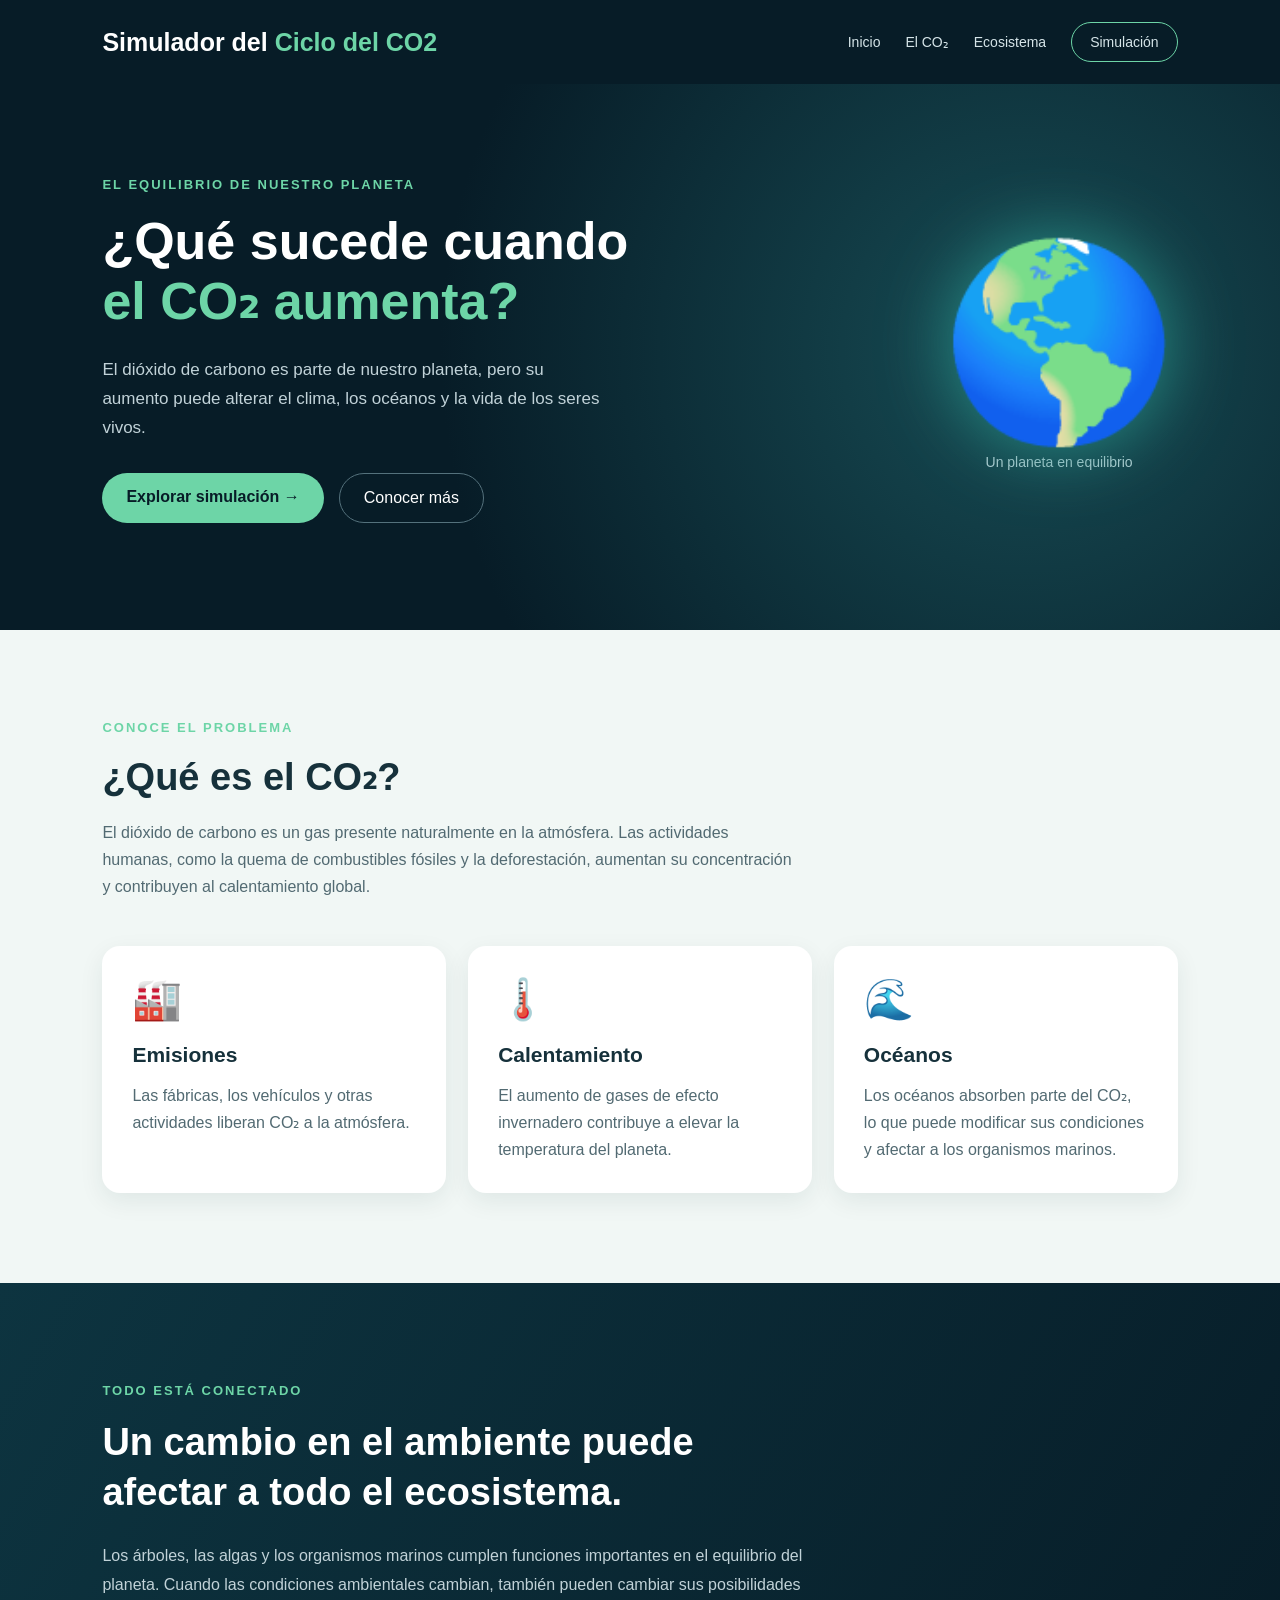
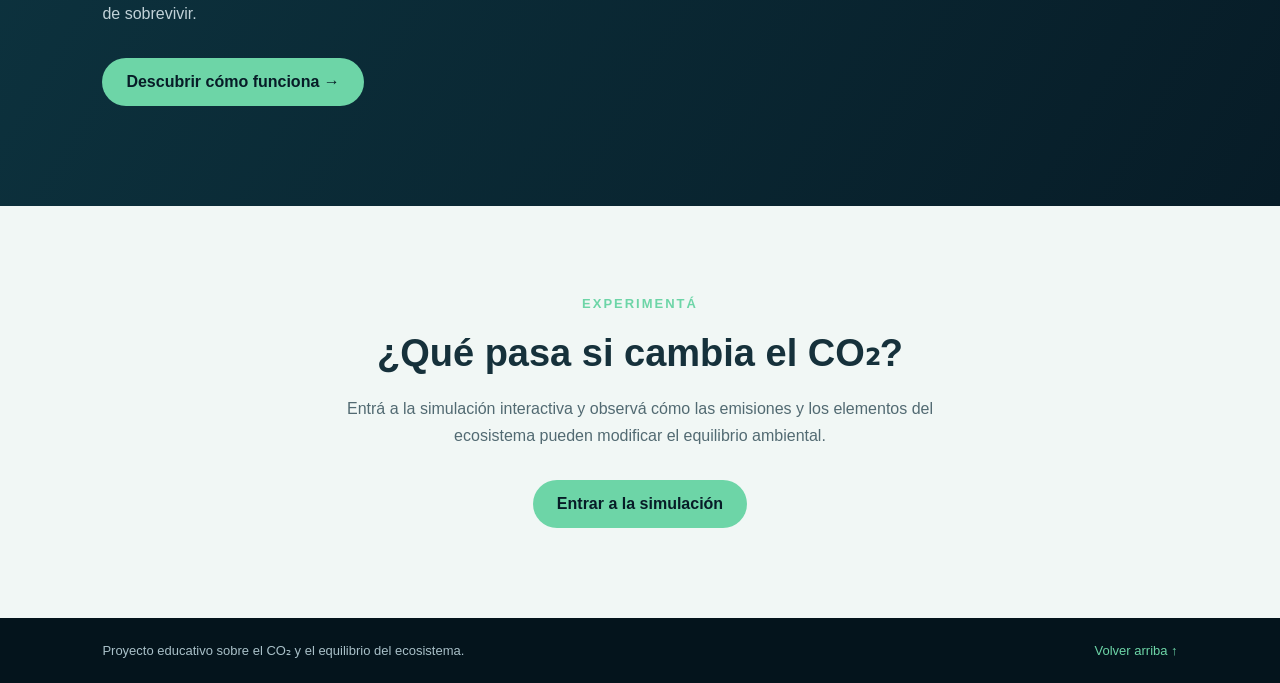
==== commit 229a22ad: "Add files via upload" ====
--- a/index.html
+++ b/index.html
@@ -1,539 +1,233 @@
+
 <!DOCTYPE html>
 <html lang="es">
+
 <head>
-  <meta charset="UTF-8">
-  <meta name="viewport" content="width=device-width, initial-scale=1.0">
-  <title>Simulador del Ciclo del Carbono</title>
-  <link rel="stylesheet" href="./styles.css">
+    <meta charset="UTF-8">
+    <meta name="viewport" content="width=device-width, initial-scale=1.0">
+
+    <title>CO₂ | El equilibrio del planeta</title>
+
+    <!-- Vincula los estilos de la página principal -->
+    <link rel="stylesheet" href="./CSS.styles/inicio.css">
 </head>
 
 <body>
 
-<header class="topbar">
-  <div>
-    <h1>🌎 Ciclo del Carbono</h1>
-    <p>Simulador interactivo — Biología</p>
-  </div>
-
-  <button id="resetBtn" class="reset-btn">Reiniciar</button>
-</header>
-
-
-<main class="app">
-
-  <!-- =====================================================
-       PANEL DE VARIABLES
-       ===================================================== -->
-
-  <aside class="control-panel">
-
-    <h2>⚙️ Variables</h2>
-
-    <p class="small">
-      Modificá la cantidad de cada elemento para observar
-      cómo cambia el CO₂, la temperatura, el oxígeno y el océano.
-    </p>
-
-    <div class="control-group">
-      <label>
-        🏭 Fábricas
-        <span id="factoryCountValue">2</span>
-      </label>
-      <input id="factoryCount" type="range" min="0" max="20" value="2">
-    </div>
-
-    <div class="control-group">
-      <label>
-        🚗 Autos
-        <span id="carCountValue">5</span>
-      </label>
-      <input id="carCount" type="range" min="0" max="50" value="5">
-    </div>
-
-    <div class="control-group">
-      <label>
-        🌳 Plantas / árboles
-        <span id="treeCountValue">10</span>
-      </label>
-      <input id="treeCount" type="range" min="0" max="100" value="10">
-    </div>
-
-    <div class="control-group">
-      <label>
-        🏠 Viviendas (miles)
-        <span id="housingCountValue">1</span>
-      </label>
-      <input id="housingCount" type="range" min="0" max="20" value="1">
-    </div>
-
-    <div class="control-group">
-      <label>
-        ⚡ Energía fósil
-        <span id="energyCountValue">1</span>
-      </label>
-      <input id="energyCount" type="range" min="0" max="20" value="1">
-    </div>
-
-    <div class="control-group">
-      <label>
-        🌲 Deforestación
-        <span id="deforestationCountValue">0</span>
-      </label>
-      <input id="deforestationCount" type="range" min="0" max="20" value="0">
-    </div>
-
-    <div class="control-group">
-      <label>
-        🌾 Humedales
-        <span id="wetlandCountValue">1</span>
-      </label>
-      <input id="wetlandCount" type="range" min="0" max="20" value="1">
-    </div>
-
-    <div class="control-group">
-      <label>
-        🐄 Ganado
-        <span id="cattleCountValue">5</span>
-      </label>
-      <input id="cattleCount" type="range" min="0" max="50" value="5">
-    </div>
-
-    <div class="control-group">
-      <label>
-        🌿 Algas
-        <span id="algaeCountValue">20</span>
-      </label>
-      <input id="algaeCount" type="range" min="0" max="100" value="20">
-    </div>
-
-    <div class="control-group">
-      <label>
-        🌿 Materia en descomposición en playa
-        <span id="whaleBeachCountValue">1</span>
-      </label>
-      <input id="whaleBeachCount" type="range" min="0" max="10" value="1">
-    </div>
-
-    <div class="control-group">
-      <label>
-        🌊 Materia en descomposición en mar
-        <span id="whaleSeaCountValue">1</span>
-      </label>
-      <input id="whaleSeaCount" type="range" min="0" max="10" value="1">
-    </div>
-
-    <hr>
-
-    <div class="info-box">
-      <strong>Importante</strong>
-      <p>
-        Los valores de CO₂ son unidades didácticas.
-        No representan ppm, toneladas ni cantidades reales.
-      </p>
-    </div>
-
-    <div class="threshold-box">
-      <strong>🌊 Umbral del océano</strong>
-      <p>
-        Cuando el CO₂ atmosférico supera 300 unidades,
-        una parte comienza a pasar al océano.
-      </p>
-    </div>
-
-  </aside>
-
-
-  <!-- =====================================================
-       SIMULACIÓN
-       ===================================================== -->
-
-  <section class="simulation">
-
-    <div class="sky">
-
-      <div class="cloud cloud1">☁️</div>
-      <div class="cloud cloud2">☁️</div>
-
-      <div class="atmosphere-label">
-        <span>☁️ ATMÓSFERA</span>
-        <strong id="atmosphereCO2">0</strong>
-        <small>unidades de CO₂</small>
-        <div id="co2Status" class="co2-status">
-          Nivel estable
-        </div>
-      </div>
-
-      <!-- MODIFICACIÓN:
-           Capa donde se crean los mini círculos de CO₂
-           cuando se hace click sobre un elemento. -->
-      <div id="co2ParticleLayer" class="co2-particle-layer" aria-hidden="true"></div>
-
-
-      <!-- FÁBRICA -->
-
-      <button class="scene-item factory" data-info="factory">
-        <img src="./Imagenes/Fabrica.png" width="150">
-        <span>Fábricas</span>
-      </button>
-
-
-      <!-- AUTOS -->
-
-      <div class="road">
-        <div class="road-line"></div>
-
-        <button class="scene-item car" data-info="car"><img src="./Imagenes/Auto1.png" width="95"></button>
-        <button class="scene-item car car2" data-info="car"><img src="./Imagenes/Auto2.png" width="95"></button>
-      </div>
-
-
-      <!-- BOSQUE -->
-
-      <button class="scene-item forest" data-info="tree">
-
-        <div class="trees">
-          <img src="./Imagenes/Bosque.png" width="140">
-        </div>
-        <span>Bosque</span>
-      </button>
-
-
-      <!-- VIVIENDAS -->
-
-      <button class="scene-item housing" data-info="housing">
-        <img src="./Imagenes/Vivienda.png" width="120">
-        <span>Viviendas</span>
-      </button>
-
-
-      <!-- ENERGÍA FÓSIL -->
-
-      <button class="scene-item energy" data-info="energy">
-
-        <span class="power-plant" aria-hidden="true">
-          <img src="./Imagenes/Energía.png" width="150">
-        </span>
-
-        <span>Energía fósil</span>
-
-      </button>
-
-
-      <!-- =====================================================
-           MODIFICACIÓN:
-           DEFORESTACIÓN
-           Los troncos aparecen solamente cuando hay
-           deforestación.
-           ===================================================== -->
-
-      <button
-        class="scene-item deforestation"
-        data-info="deforestation"
-      >
-
-        <span class="deforestation-logs" aria-hidden="true">
-          <img src="./Imagenes/Deforestacion.png" width="140">
-        </span>
-
-        <span>Deforestación</span>
-
-      </button>
-
-
-      <!-- INCENDIOS AUTOMÁTICOS -->
-      <!-- MODIFICACIÓN:-->
-
-      <button class="scene-item fire" data-info="fire">
-
-        <span class="fire-emoji" aria-hidden="true"><img src="./Imagenes/Incendios.png" width="120"></span>
-
-        <span>Incendios</span>
-
-      </button>
-
-
-      <!-- GANADO -->
-
-      <button class="scene-item cattle" data-info="cattle">
-        <img src="./Imagenes/Ganado.png" width="65">
-        <span>Ganado</span>
-      </button>
-
-
-      <!-- FLUJOS DE CO₂ -->
-
-      <div class="co2-flow flow-factory emission"></div>
-      <div class="co2-flow flow-car emission"></div>
-      <div class="co2-flow flow-tree absorption"></div>
-      <div class="co2-flow flow-cattle emission"></div>
-
-
-      <!-- =====================================================
-           PLAYA
-           ===================================================== -->
-
-      <div class="beach">
-
-        <div class="sand"></div>
-
-
-        <!-- MATERIA EN DESCOMPOSICIÓN -->
-
-        <button
-          class="scene-item dead-whale-beach"
-          data-info="whaleBeach"
-        >
-          <span class="decomposition-whale"><img src="./Imagenes/Materia playa.png" width="100"></span>
-          <span>Materia en descomposición</span>
-        </button>
-
-
-        <div class="co2-flow flow-whale-beach emission"></div>
-
-
-        <!-- =================================================
-             MODIFICACIÓN:
-             HUMEDAL MÁS ARRIBA PARA NO TAPAR LOS CORALES
-             ================================================= -->
-
-        
-<!-- MODIFICACIÓN: imagen propia del humedal -->
-        <button
-          class="scene-item wetland"
-          id="wetlandImage"
-          data-info="wetland"
-          aria-label="Humedales y turberas"
-        >
-          <img
-            src="./Imagenes/Humedal.png"
-            alt="Humedal"
-            class="custom-landscape-image"
-          >
-          <span class="image-caption">Humedales / turberas</span>
-        </button>
-
-
-
-        <!-- =================================================
-             MODIFICACIÓN:
-             GLACIAR FUERA DEL OCÉANO
-             ================================================= -->
-
-        <!-- MODIFICACIÓN:
-             El glaciar ahora es clickeable como el resto de los elementos. -->
-        
-<!-- MODIFICACIÓN: imagen propia del glaciar -->
-        <button
-          class="scene-item polar-ice"
-          id="polarIce"
-          data-info="glacier"
-          aria-label="Glaciar"
-        >
-          <img
-            src="./Imagenes/Glaciar.png"
-            alt="Glaciar"
-            class="custom-landscape-image"
-          >
-          <span class="image-caption">Glaciar</span>
-        </button>
-
-
-
-        <!-- =================================================
-             OCÉANO
-             ================================================= -->
-
-        <div class="ocean">
-
-          <div class="ocean-label">
-            🌊 OCÉANO
-          </div>
-
-
-          <!-- MATERIA EN DESCOMPOSICIÓN -->
-
-          <button
-            class="scene-item dead-whale-sea"
-            data-info="whaleSea"
-          >
-            <span class="decomposition-whale"><img src="./Imagenes/Materia mar.png" width="100"></span>
-            <span>Materia en descomposición</span>
-          </button>
-
-
-          <!-- =================================================
-               MODIFICACIÓN:
-               VIDA MARINA AGRUPADA
-               ================================================= -->
-
-          <button class="scene-item algae" data-info="algae">
-
-            <img src="./Imagenes/Algas.png" width="60">
-
-            <span>Algas</span>
-
-          </button>
-
-
-          <button class="scene-item coral" data-info="coral">
-
-            <img src="./Imagenes/Corales.png" width="80">
-
-            <span>Corales</span>
-
-          </button>
-
-
-          <button class="scene-item snails" data-info="snail">
-
-            <img src="./Imagenes/Caracoles.png" width="80">
-
-            <span>Caracoles</span>
-
-          </button>
-
-          <div class="co2-flow flow-algae absorption"></div>
-          <div class="co2-flow flow-ocean absorption"></div>
-          <div class="co2-flow flow-whale-sea emission"></div>
-
-
-          <!-- =================================================
-               MODIFICACIÓN:
-               NIVEL DEL MAR ABAJO A LA IZQUIERDA
-               ================================================= -->
-
-          <div class="sea-level">
-
-            <span>🌊 Nivel del mar</span>
-
-            <strong id="seaLevel">
-              0,0 cm
-            </strong>
-
-            <small>
-              modelo didáctico
-            </small>
-
-          </div>
-
-
-          <!-- ESTADÍSTICAS DEL OCÉANO -->
-
-          <div class="ocean-stats">
-
-            <div>
-              <span>CO₂ disuelto</span>
-              <strong id="dissolvedCO2">0</strong>
-            </div>
-
-            <div id="oceanPHCard" class="clickable-stat">
-              <span>pH</span>
-              <strong id="oceanPH">8.2</strong>
-            </div>
-
-            <div>
-              <span>O₂</span>
-              <strong id="oceanOxygen">21%</strong>
-            </div>
-
-          </div>
-
-        </div>
-
-      </div>
-
-    </div>
-
-
-    <!-- =====================================================
-         PANEL INFORMATIVO
-         ===================================================== -->
-
-    <aside id="infoPanel" class="info-panel">
-
-      <button id="closeInfo" class="close-btn">×</button>
-
-      <div id="infoIcon" class="info-icon">🌎</div>
-
-      <h2 id="infoTitle">
-        Seleccioná un elemento
-      </h2>
-
-      <p id="infoDescription">
-        Hacé click sobre un elemento del paisaje
-        para conocer su función dentro del ciclo
-        del carbono.
-      </p>
-
-      <div id="infoStats" class="info-stats"></div>
-
-    </aside>
-
-
-    <!-- =====================================================
-         DASHBOARD
-         ===================================================== -->
-
-    <section class="dashboard">
-
-      <div class="metric">
-        <span>CO₂ emitido</span>
-        <strong id="totalEmitted">0</strong>
-      </div>
-
-      <div class="metric absorption">
-        <span>CO₂ absorbido</span>
-        <strong id="totalAbsorbed">0</strong>
-      </div>
-
-      <div class="metric balance">
-        <span>CO₂ atmosférico</span>
-        <strong id="netBalance">0</strong>
-      </div>
-
-      <div class="metric temperature">
-        <span>🌡️ Aumento de temperatura</span>
-        <strong id="temperature">+0,00 °C</strong>
-      </div>
-
-      <!-- MODIFICACIÓN:
-           O₂ máximo = 21% -->
-
-      <div class="metric oxygen">
-        <span>🫧 Oxígeno</span>
-        <strong id="oxygen">21%</strong>
-      </div>
-
-    </section>
-
-
-    <div id="ecosystemMessage" class="ecosystem-message">
-      El ecosistema se encuentra en condiciones normales.
-    </div>
-
-
-    <div class="explanation">
-
-      <strong>¿Cómo se calcula?</strong>
-
-      <span>
-        Balance = CO₂ emitido − CO₂ absorbido.
-        En este modelo:
-        <b>1.000 CO₂ = 0 °C</b>,
-        <b>1.500 CO₂ = +0,25 °C</b>,
-        <b>2.000 CO₂ = +0,50 °C</b>.
-        Al superar 300 unidades,
-        parte del CO₂ pasa al océano.
-      </span>
-
-    </div>
-
-  </section>
-
-</main>
-
-
-<script src="./script.js"></script>
+    <!-- BARRA DE NAVEGACION -->
+    <header class="navbar">
+
+        <a href="index.html" class="logo">
+            Simulador del <span> Ciclo del CO2</span>
+        </a>
+
+        <nav>
+            <a href="#inicio">Inicio</a>
+            <a href="#informacion">El CO₂</a>
+            <a href="#ecosistema">Ecosistema</a>
+            <a href="simulacion.html" class="nav-button">
+                Simulación
+            </a>
+        </nav>
+
+    </header>
+
+
+    <!-- PRESENTACION PRINCIPAL -->
+    <main>
+
+        <section class="hero" id="inicio">
+
+            <div class="hero-content">
+
+                <p class="subtitulo">
+                    EL EQUILIBRIO DE NUESTRO PLANETA
+                </p>
+
+                <h1>
+                    ¿Qué sucede cuando
+                    <span>el CO₂ aumenta?</span>
+                </h1>
+
+                <p class="descripcion">
+                    El dióxido de carbono es parte de nuestro planeta,
+                    pero su aumento puede alterar el clima, los océanos
+                    y la vida de los seres vivos.
+                </p>
+
+                <div class="botones">
+
+                    <a href="simulacion.html" class="boton-principal">
+                        Explorar simulación →
+                    </a>
+
+                    <a href="#informacion" class="boton-secundario">
+                        Conocer más
+                    </a>
+
+                </div>
+
+            </div>
+
+            <div class="hero-image">
+
+                <div class="planeta">
+                    🌎
+                </div>
+
+                <div class="texto-planeta">
+                    Un planeta en equilibrio
+                </div>
+
+            </div>
+
+        </section>
+
+
+        <!-- INFORMACION -->
+        <section class="informacion" id="informacion">
+
+            <div class="titulo-seccion">
+
+                <p class="subtitulo">
+                    CONOCE EL PROBLEMA
+                </p>
+
+                <h2>
+                    ¿Qué es el CO₂?
+                </h2>
+
+                <p>
+                    El dióxido de carbono es un gas presente naturalmente
+                    en la atmósfera. Las actividades humanas, como la
+                    quema de combustibles fósiles y la deforestación,
+                    aumentan su concentración y contribuyen al
+                    calentamiento global.
+                </p>
+
+            </div>
+
+
+            <div class="tarjetas">
+
+                <article class="tarjeta">
+
+                    <div class="icono">🏭</div>
+
+                    <h3>Emisiones</h3>
+
+                    <p>
+                        Las fábricas, los vehículos y otras actividades
+                        liberan CO₂ a la atmósfera.
+                    </p>
+
+                </article>
+
+
+                <article class="tarjeta">
+
+                    <div class="icono">🌡️</div>
+
+                    <h3>Calentamiento</h3>
+
+                    <p>
+                        El aumento de gases de efecto invernadero
+                        contribuye a elevar la temperatura del planeta.
+                    </p>
+
+                </article>
+
+
+                <article class="tarjeta">
+
+                    <div class="icono">🌊</div>
+
+                    <h3>Océanos</h3>
+
+                    <p>
+                        Los océanos absorben parte del CO₂,
+                        lo que puede modificar sus condiciones
+                        y afectar a los organismos marinos.
+                    </p>
+
+                </article>
+
+            </div>
+
+        </section>
+
+
+        <!-- ECOSISTEMA -->
+        <section class="ecosistema" id="ecosistema">
+
+            <div class="ecosistema-content">
+
+                <p class="subtitulo">
+                    TODO ESTÁ CONECTADO
+                </p>
+
+                <h2>
+                    Un cambio en el ambiente
+                    puede afectar a todo el ecosistema.
+                </h2>
+
+                <p>
+                    Los árboles, las algas y los organismos marinos
+                    cumplen funciones importantes en el equilibrio
+                    del planeta. Cuando las condiciones ambientales
+                    cambian, también pueden cambiar sus posibilidades
+                    de sobrevivir.
+                </p>
+
+                <a href="simulacion.html" class="boton-principal">
+                    Descubrir cómo funciona →
+                </a>
+
+            </div>
+
+        </section>
+
+
+        <!-- SIMULACION -->
+        <section class="explorar">
+
+            <p class="subtitulo">
+                EXPERIMENTÁ
+            </p>
+
+            <h2>
+                ¿Qué pasa si cambia el CO₂?
+            </h2>
+
+            <p>
+                Entrá a la simulación interactiva y observá
+                cómo las emisiones y los elementos del ecosistema
+                pueden modificar el equilibrio ambiental.
+            </p>
+
+            <a href="simulacion.html" class="boton-principal">
+                Entrar a la simulación
+            </a>
+
+        </section>
+
+    </main>
+
+
+    <!-- PIE DE PAGINA -->
+    <footer>
+
+        <p>
+            Proyecto educativo sobre el CO₂ y el equilibrio
+            del ecosistema.
+        </p>
+
+        <a href="#inicio">
+            Volver arriba ↑
+        </a>
+
+    </footer>
 
 </body>
-</html>+
+</html>
--- a/CSS.styles/inicio.css
+++ b/CSS.styles/inicio.css
@@ -0,0 +1,395 @@
+
+/* CONFIGURACION GENERAL */
+
+* {
+    margin: 0;
+    padding: 0;
+    box-sizing: border-box;
+}
+
+html {
+    scroll-behavior: smooth;
+}
+
+body {
+    font-family: Arial, sans-serif;
+    background: #071c27;
+    color: white;
+}
+
+
+/* BARRA DE NAVEGACION */
+
+.navbar {
+    display: flex;
+    justify-content: space-between;
+    align-items: center;
+
+    padding: 22px 8%;
+
+    background: #071c27;
+}
+
+.logo {
+    color: white;
+    text-decoration: none;
+
+    font-size: 25px;
+    font-weight: bold;
+}
+
+.logo span {
+    color: #6dd5a7;
+}
+
+nav {
+    display: flex;
+    align-items: center;
+    gap: 25px;
+  
+}
+/* Barra superior fija */
+.navbar {
+    position: fixed;
+    top: 0;
+    left: 0;
+    width: 100%;
+    z-index: 1000;
+}
+
+/* Permite que el contenido se desplace */
+body {
+    margin: 0;
+    padding-top: 70px;
+}
+
+nav a {
+    color: #d5e4e8;
+    text-decoration: none;
+    font-size: 14px;
+}
+
+nav a:hover {
+    color: #6dd5a7;
+}
+
+.nav-button {
+    padding: 11px 18px;
+
+    border: 1px solid #6dd5a7;
+    border-radius: 25px;
+}
+
+
+/* PRESENTACION */
+
+.hero {
+    min-height: 560px;
+
+    display: flex;
+    align-items: center;
+    justify-content: space-between;
+
+    padding: 70px 8%;
+
+    background:
+        radial-gradient(
+            circle at 80% 50%,
+            #174c54,
+            #071c27 55%
+        );
+}
+
+.hero-content {
+    max-width: 580px;
+}
+
+.subtitulo {
+    color: #6dd5a7;
+
+    font-size: 13px;
+    font-weight: bold;
+    letter-spacing: 2px;
+
+    margin-bottom: 20px;
+}
+
+h1 {
+    font-size: 52px;
+    line-height: 1.15;
+
+    margin-bottom: 25px;
+}
+
+h1 span {
+    color: #6dd5a7;
+}
+
+.descripcion {
+    color: #c1d2d8;
+
+    font-size: 17px;
+    line-height: 1.7;
+
+    max-width: 500px;
+}
+
+
+/* BOTONES */
+
+.botones {
+    display: flex;
+    flex-wrap: wrap;
+    gap: 15px;
+
+    margin-top: 30px;
+}
+
+.boton-principal {
+    display: inline-block;
+
+    padding: 15px 24px;
+
+    background: #6dd5a7;
+    color: #071c27;
+
+    border-radius: 30px;
+
+    font-weight: bold;
+    text-decoration: none;
+
+    transition: 0.3s;
+}
+
+.boton-principal:hover {
+    background: #91e8bf;
+    transform: translateY(-3px);
+}
+
+.boton-secundario {
+    display: inline-block;
+
+    padding: 15px 24px;
+
+    border: 1px solid #54717c;
+    border-radius: 30px;
+
+    color: white;
+    text-decoration: none;
+}
+
+
+/* PLANETA */
+
+.hero-image {
+    text-align: center;
+
+    margin-left: 30px;
+}
+
+.planeta {
+    font-size: 190px;
+
+    filter: drop-shadow(
+        0 0 35px #278d85
+    );
+}
+
+.texto-planeta {
+    color: #b9d3d8;
+    font-size: 14px;
+}
+
+
+/* INFORMACION */
+
+.informacion {
+    padding: 90px 8%;
+    background: #f1f7f5;
+    color: #16313b;
+}
+
+.titulo-seccion {
+    max-width: 700px;
+    margin-bottom: 45px;
+}
+
+.titulo-seccion h2,
+.explorar h2 {
+    font-size: 38px;
+    margin-bottom: 20px;
+}
+
+.titulo-seccion p:last-child {
+    color: #526a72;
+    line-height: 1.7;
+}
+
+
+/* TARJETAS */
+
+.tarjetas {
+    display: grid;
+
+    grid-template-columns: repeat(3, 1fr);
+
+    gap: 22px;
+}
+
+.tarjeta {
+    padding: 30px;
+
+    background: white;
+
+    border-radius: 18px;
+
+    box-shadow:
+        0 8px 25px rgba(15, 45, 50, 0.08);
+}
+
+.icono {
+    font-size: 40px;
+    margin-bottom: 20px;
+}
+
+.tarjeta h3 {
+    margin-bottom: 15px;
+    font-size: 21px;
+}
+
+.tarjeta p {
+    color: #526a72;
+    line-height: 1.7;
+}
+
+
+/* ECOSISTEMA */
+
+.ecosistema {
+    padding: 100px 8%;
+
+    background:
+        linear-gradient(
+            120deg,
+            #0d3440,
+            #071c27
+        );
+}
+
+.ecosistema-content {
+    max-width: 700px;
+}
+
+.ecosistema h2 {
+    font-size: 38px;
+    line-height: 1.3;
+    margin-bottom: 25px;
+}
+
+.ecosistema p:not(.subtitulo) {
+    color: #c1d2d8;
+    line-height: 1.8;
+    margin-bottom: 30px;
+}
+
+
+/* EXPLORAR */
+
+.explorar {
+    text-align: center;
+
+    padding: 90px 8%;
+
+    background: #f1f7f5;
+    color: #16313b;
+}
+
+.explorar p:not(.subtitulo) {
+    max-width: 650px;
+
+    margin: 0 auto 30px;
+
+    color: #526a72;
+    line-height: 1.7;
+}
+
+
+/* PIE DE PAGINA */
+
+footer {
+    display: flex;
+    justify-content: space-between;
+    align-items: center;
+
+    padding: 25px 8%;
+
+    background: #04141c;
+
+    color: #a9c0c8;
+    font-size: 13px;
+}
+
+footer a {
+    color: #6dd5a7;
+    text-decoration: none;
+}
+
+
+/* ADAPTACION A CELULARES */
+
+@media (max-width: 800px) {
+
+    .navbar {
+        flex-direction: column;
+        gap: 20px;
+    }
+
+    nav {
+        flex-wrap: wrap;
+        justify-content: center;
+        gap: 15px;
+    }
+
+    .hero {
+        flex-direction: column;
+        text-align: center;
+        gap: 40px;
+    }
+
+    .hero-content {
+        max-width: 100%;
+    }
+
+    h1 {
+        font-size: 38px;
+    }
+
+    .botones {
+        justify-content: center;
+    }
+
+    .hero-image {
+        margin-left: 0;
+    }
+
+    .planeta {
+        font-size: 130px;
+    }
+
+    .tarjetas {
+        grid-template-columns: 1fr;
+    }
+
+    .titulo-seccion h2,
+    .ecosistema h2,
+    .explorar h2 {
+        font-size: 30px;
+    }
+
+    footer {
+        flex-direction: column;
+        gap: 15px;
+        text-align: center;
+    }
+
+}
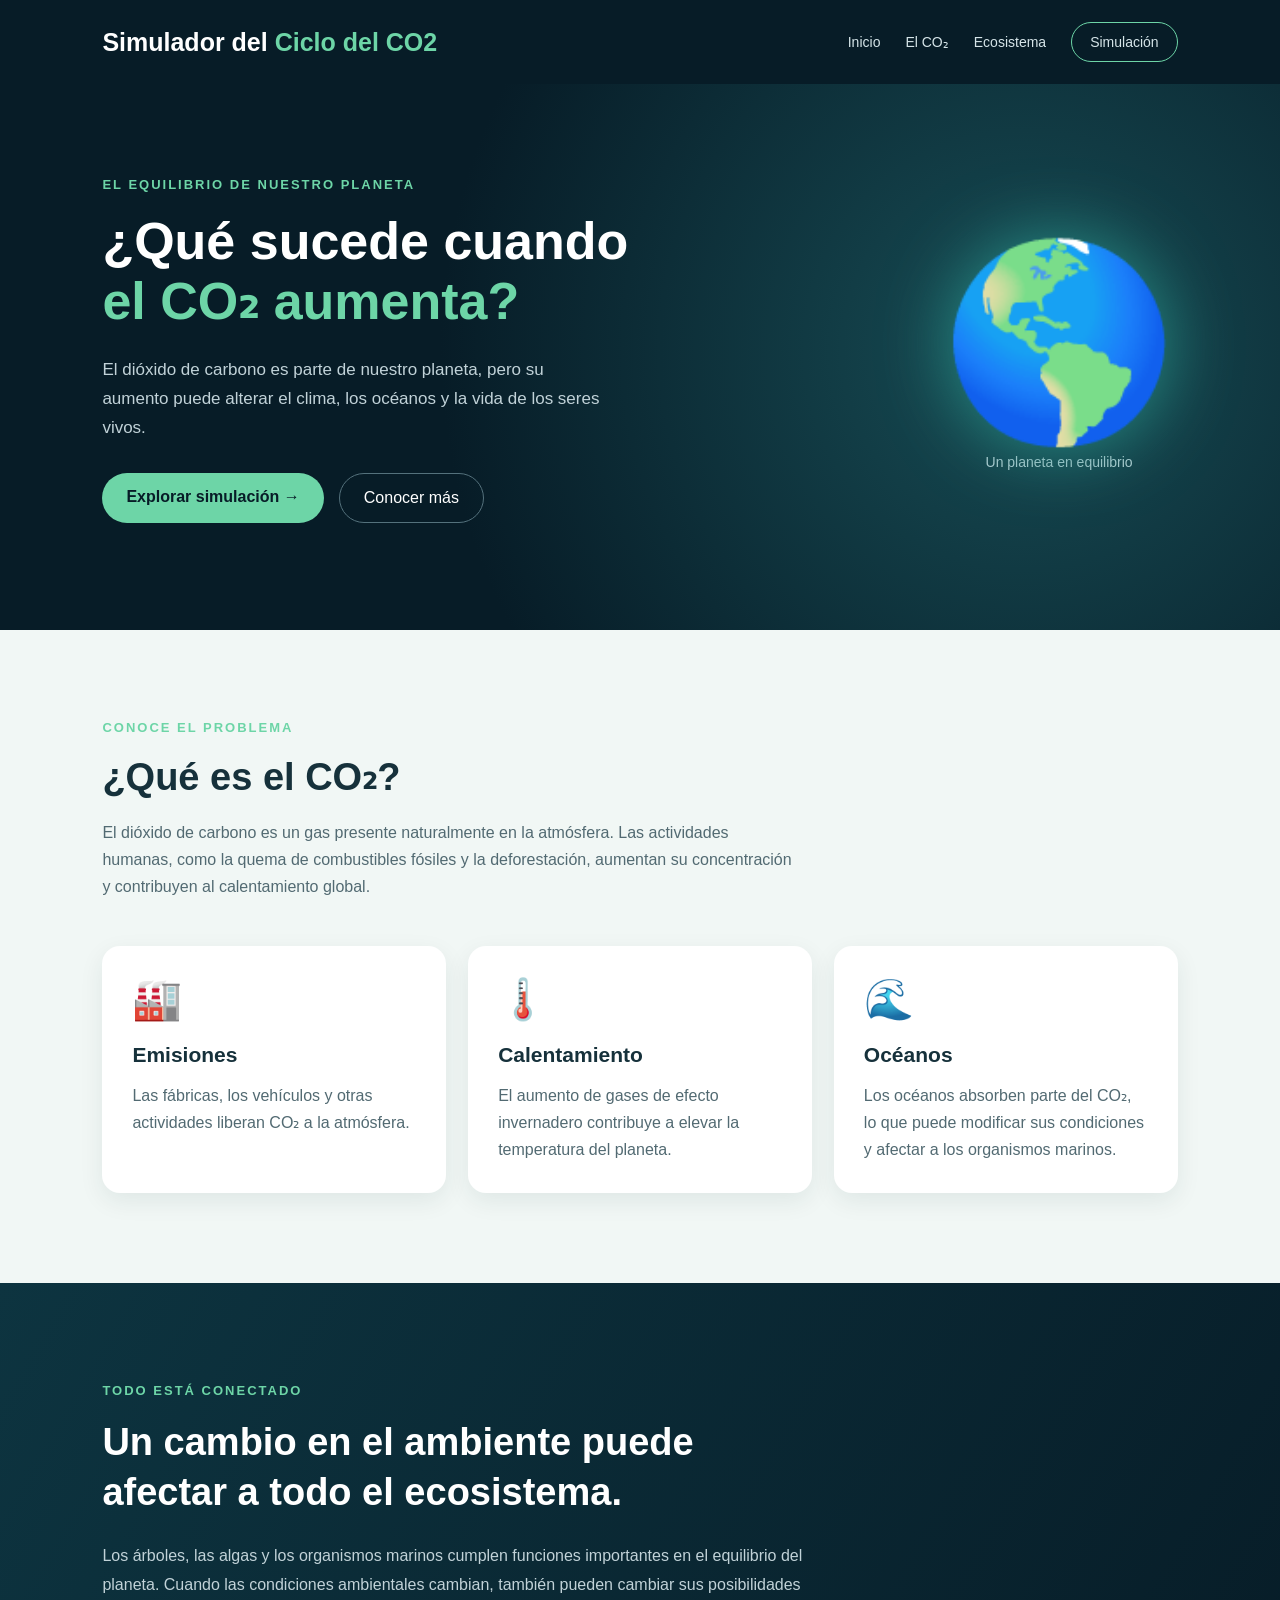
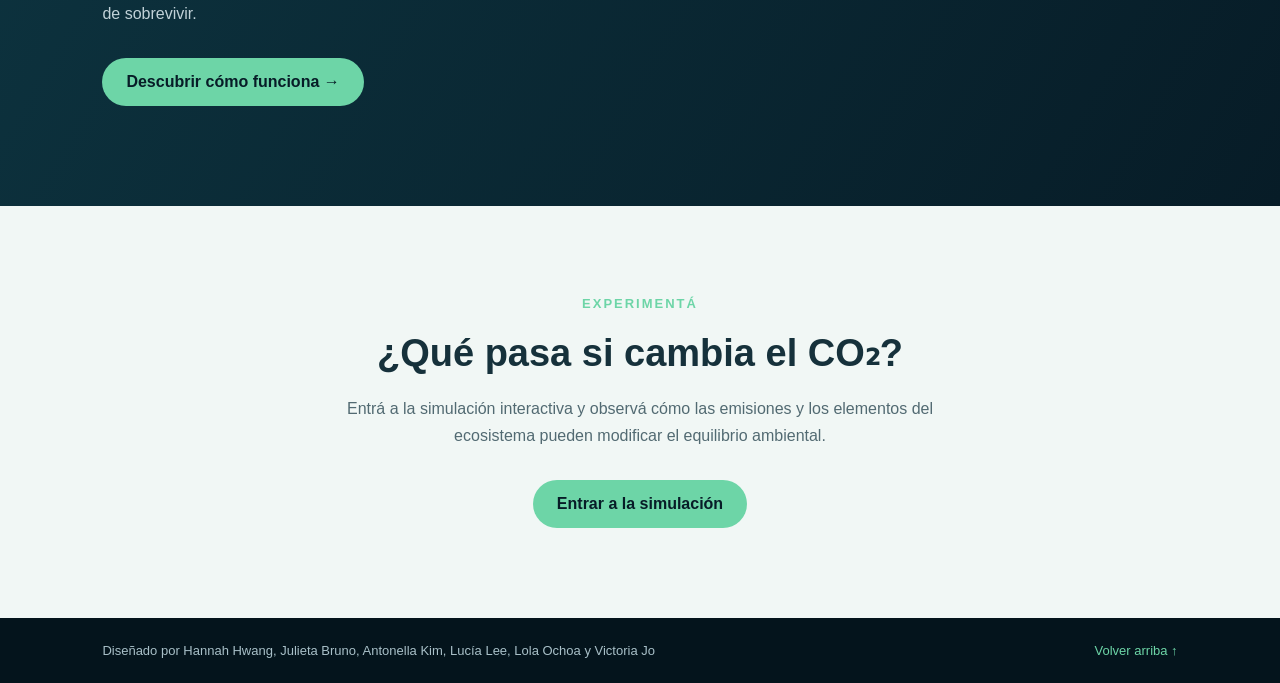
==== commit f97bc0d7: "Add files via upload" ====
--- a/index.html
+++ b/index.html
@@ -1,4 +1,3 @@
-
 <!DOCTYPE html>
 <html lang="es">
 
@@ -218,8 +217,7 @@
     <footer>
 
         <p>
-            Proyecto educativo sobre el CO₂ y el equilibrio
-            del ecosistema.
+            Diseñado por Hannah Hwang, Julieta Bruno, Antonella Kim, Lucía Lee, Lola Ochoa y Victoria Jo
         </p>
 
         <a href="#inicio">
@@ -230,4 +228,4 @@
 
 </body>
 
-</html>
+</html>
--- a/CSS.styles/inicio.css
+++ b/CSS.styles/inicio.css
@@ -1,4 +1,3 @@
-
 /* CONFIGURACION GENERAL */
 
 * {
@@ -141,7 +140,7 @@
     display: flex;
     flex-wrap: wrap;
     gap: 15px;
-
+    
     margin-top: 30px;
 }
 
@@ -392,4 +391,4 @@
         text-align: center;
     }
 
-}
+}
